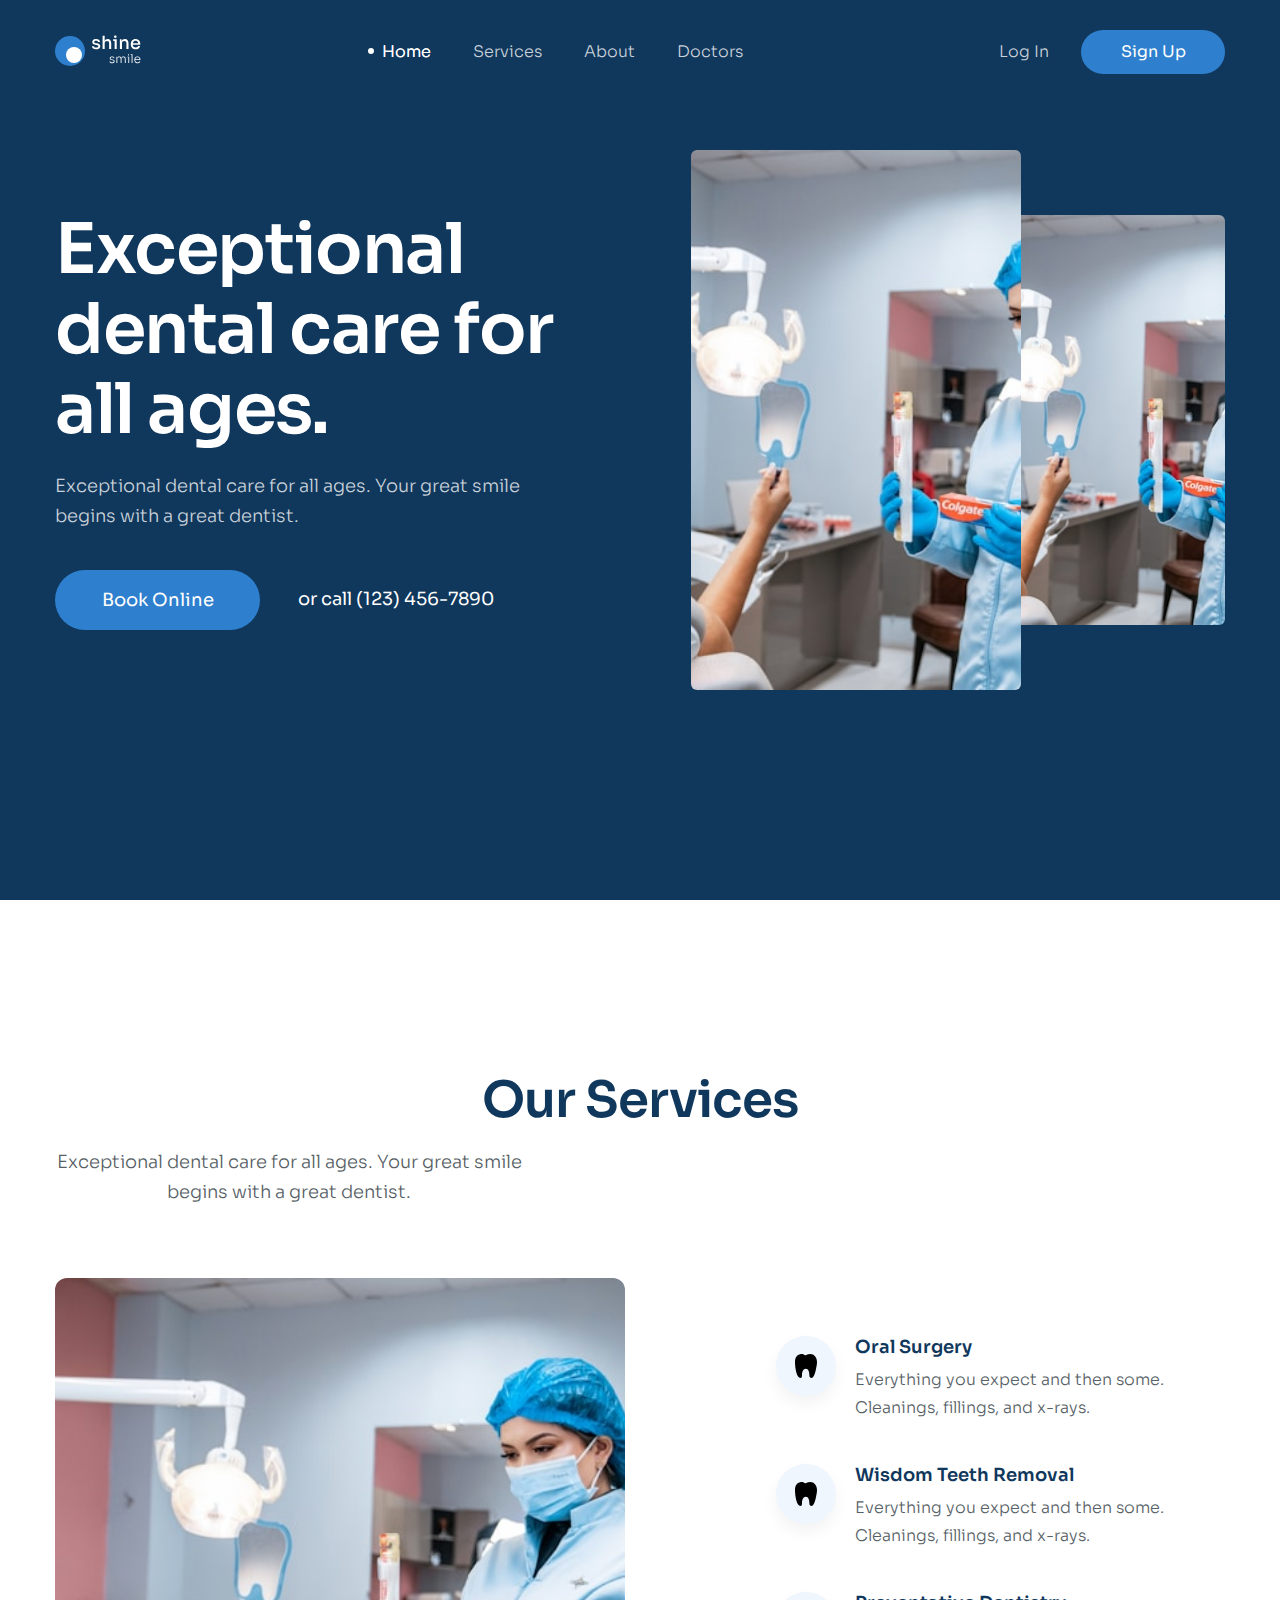
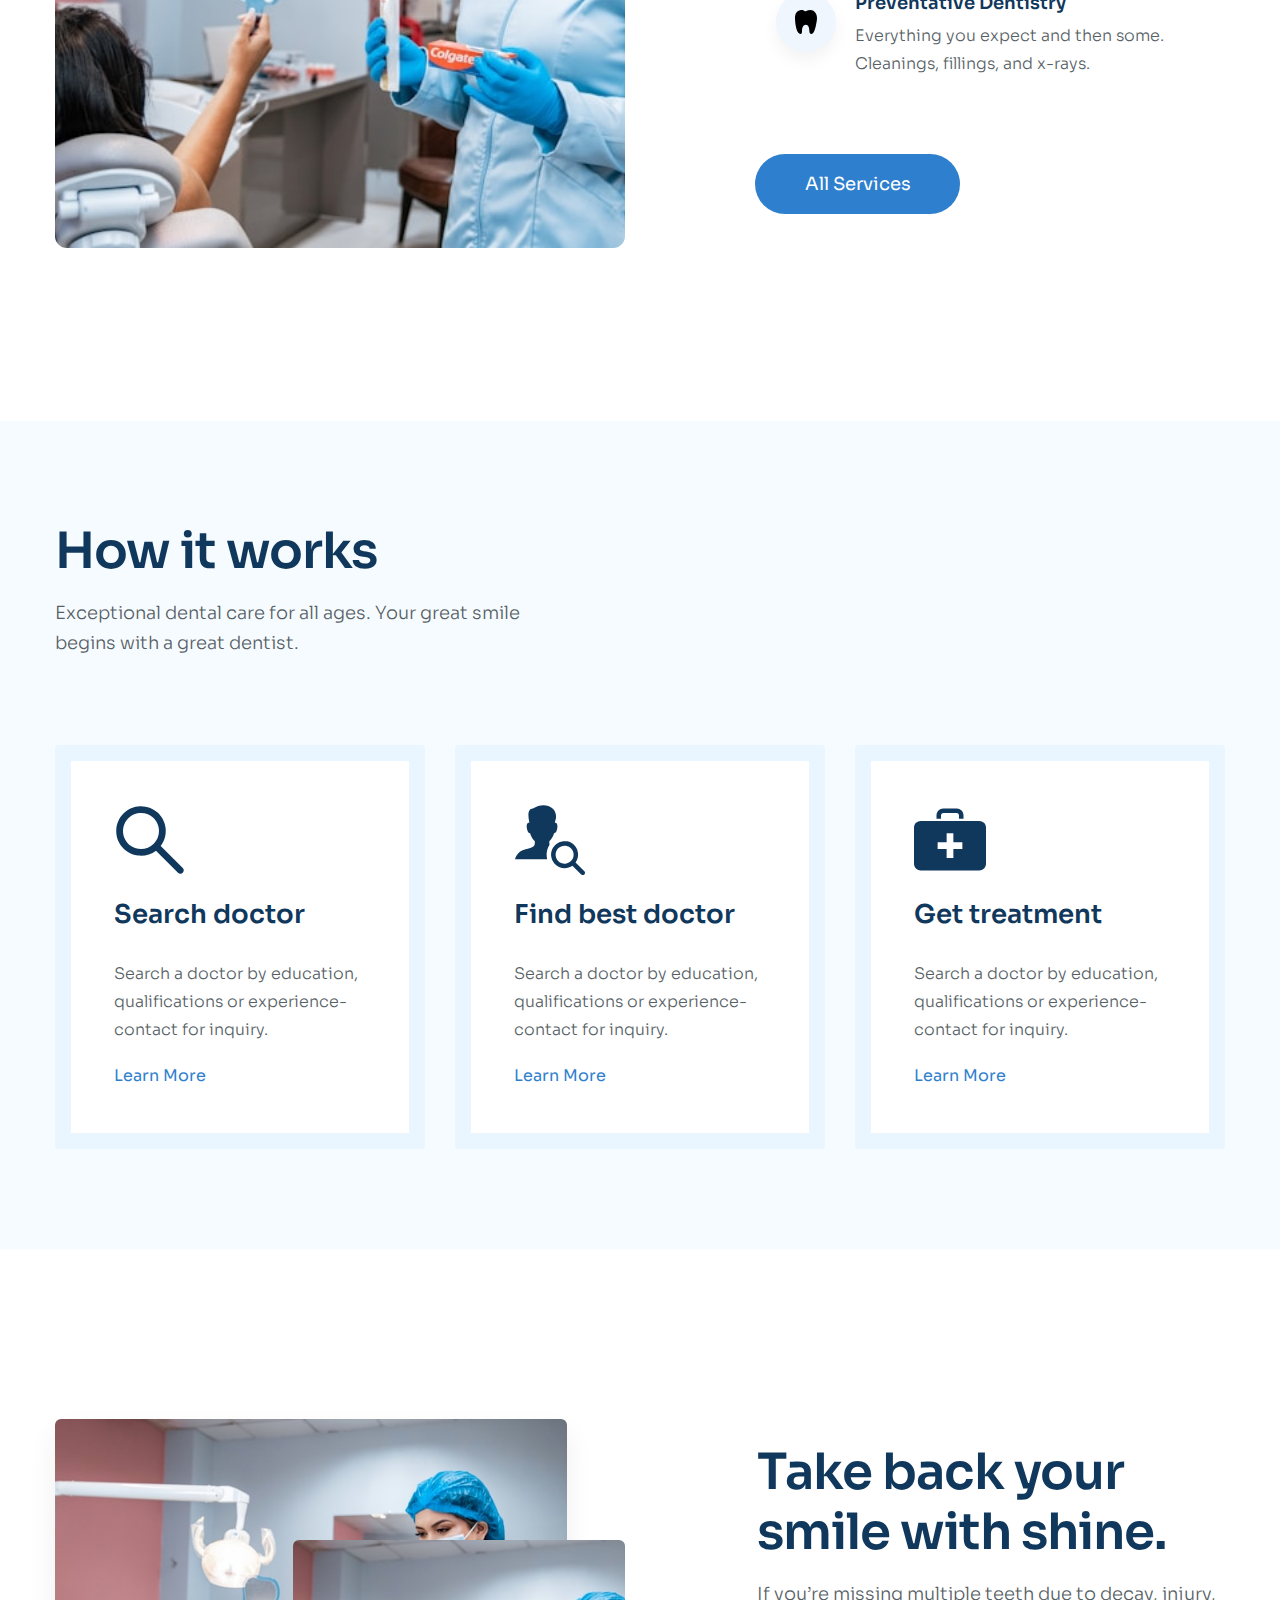
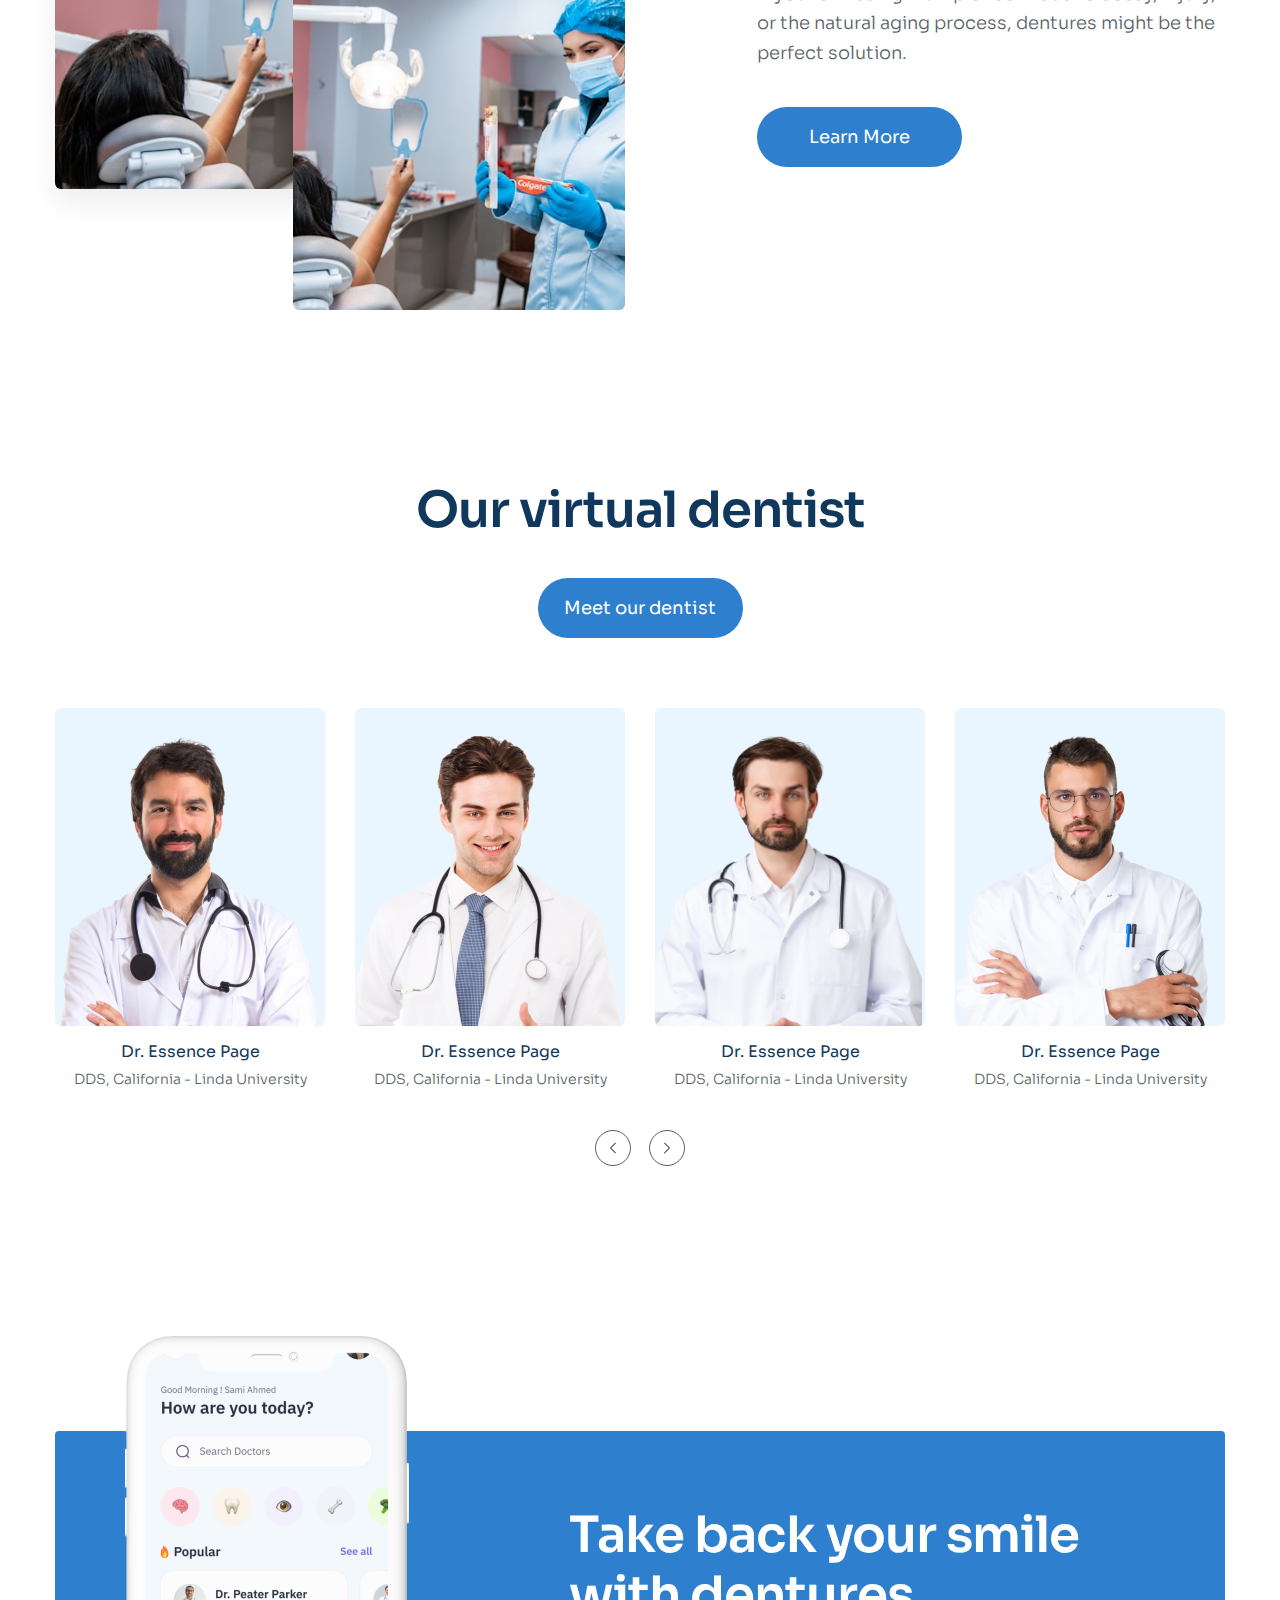
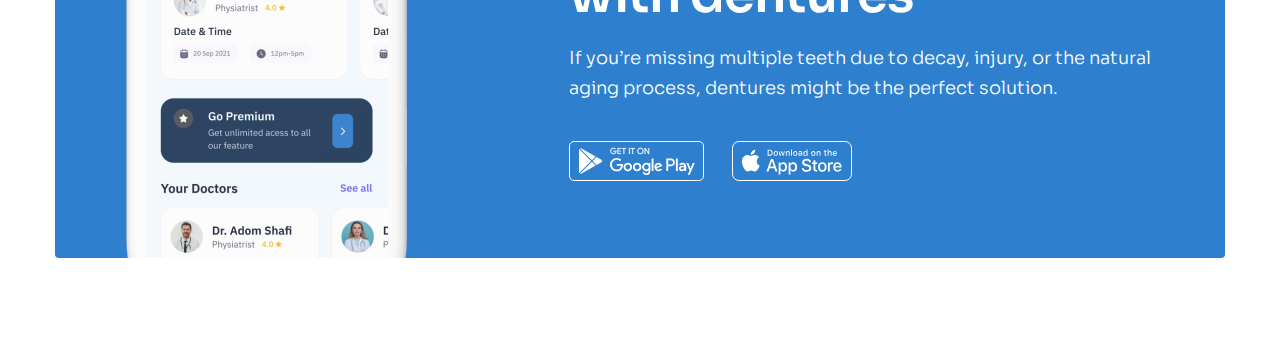
==== index.html @ de8bc0ba "9. cta mobile" ====
<!DOCTYPE html>
<html lang="en">

<head>
  <meta charset="UTF-8">
  <meta name="viewport" content="width=device-width, initial-scale=1.0">

  <!-- add favicon -->
  <link rel="apple-touch-icon" sizes="57x57" href="./assets/favicon/apple-icon-57x57.png">
  <link rel="apple-touch-icon" sizes="60x60" href="./assets/favicon/apple-icon-60x60.png">
  <link rel="apple-touch-icon" sizes="72x72" href="./assets/favicon/apple-icon-72x72.png">
  <link rel="apple-touch-icon" sizes="76x76" href="./assets/favicon/apple-icon-76x76.png">
  <link rel="apple-touch-icon" sizes="114x114" href="./assets/favicon/apple-icon-114x114.png">
  <link rel="apple-touch-icon" sizes="120x120" href="./assets/favicon/apple-icon-120x120.png">
  <link rel="apple-touch-icon" sizes="144x144" href="./assets/favicon/apple-icon-144x144.png">
  <link rel="apple-touch-icon" sizes="152x152" href="./assets/favicon/apple-icon-152x152.png">
  <link rel="apple-touch-icon" sizes="180x180" href="./assets/favicon/apple-icon-180x180.png">
  <link rel="icon" type="image/png" sizes="192x192" href="./assets/favicon/android-icon-192x192.png">
  <link rel="icon" type="image/png" sizes="32x32" href="./assets/favicon/favicon-32x32.png">
  <link rel="icon" type="image/png" sizes="96x96" href="./assets/favicon/favicon-96x96.png">
  <link rel="icon" type="image/png" sizes="16x16" href="./assets/favicon/favicon-16x16.png">
  <link rel="manifest" href="./assets/favicon/manifest.json">
  <meta name="msapplication-TileColor" content="#ffffff">
  <meta name="msapplication-TileImage" content="./assets/favicon/ms-icon-144x144.png">
  <meta name="theme-color" content="#ffffff">

  <!-- EMBED FONTS -->
  <link rel="preconnect" href="https://fonts.googleapis.com">
  <link rel="preconnect" href="https://fonts.gstatic.com" crossorigin>
  <link
    href="https://fonts.googleapis.com/css2?family=Open+Sans:ital,wdth,wght@0,75..100,300..800;1,75..100,300..800&family=Sora:wght@100..800&display=swap"
    rel="stylesheet">

  <!-- reset css -->
  <link rel="stylesheet" href="./assets/css/reset.css">

  <!-- style css -->
  <link rel="stylesheet" href="./assets/css/style.css">
  <title>Shine Smile</title>
</head>

<body>

  <!-- HEADER -->
  <header class="header">
    <div class="container">
      <div class="header-top">
        <!-- logo -->
        <a href="./"><img src="./assets/img/Logo.svg" alt="Shine Smile" class="logo"></a>
        <!-- nav -->
        <nav class="navbar">
          <ul class="navbar__list">
            <li class="navbar__item">
              <a href="#!" class="navbar__link navbar__link--active">Home</a>
            </li>
            <li class="navbar__item">
              <a href="#!" class="navbar__link">Services</a>
            </li>
            <li class="navbar__item">
              <a href="#!" class="navbar__link">About</a>
            </li>
            <li class="navbar__item">
              <a href="#!" class="navbar__link">Doctors</a>
            </li>
          </ul>
        </nav>
        <!-- cta action -->
        <div class="header__action">
          <a href="#!" class="header__action--login">Log In</a>
          <a href="#!" class="btn header__action--signup">Sign Up</a>
        </div>
      </div>

      <!-- hero -->
      <section class="hero">
        <!-- hero left -->
        <section class="hero__content">
          <h1 class="hero__heading">
            Exceptional dental care for all ages.</h1>
          <p class="hero__desc">Exceptional dental care for all ages. Your great smile begins with a great dentist.</p>
          <div class="hero__row">
            <a href="#!" class="btn">Book Online</a>
            <span class="hero__phone">or call (123) 456-7890</span>
          </div>
        </section>
        <!-- hero right -->
        <div class="hero__media">
          <figure class="hero__image">
            <img src="./assets/img/hero.jpg" alt="Exceptional dental care for all ages."
              class="hero__img hero__img-large">
            <img src="./assets/img/hero.jpg" alt="Exceptional dental care for all ages."
              class="hero__img hero__img-small">
          </figure>
        </div>
      </section>

    </div>
  </header>

  <!-- MAIN -->
  <main>

    <!-- SERVICE -->
    <section class="service">
      <div class="container">
        <h2 class="service__heading section-heading">Our Services</h2>
        <p class="service__desc section-desc">Exceptional dental care for all ages. Your great smile begins with a great
          dentist.</p>
        <div class="service__row">
          <!-- service left -->
          <figure>
            <img src="./assets/img/hero.jpg" alt="Our Services" class="service__img">
          </figure>
          <!-- service right -->
          <div class="service__list">
            <!-- item 1 -->
            <section class="service-item">
              <div class="service-item__icon">
                <svg xmlns="http://www.w3.org/2000/svg" width="22" height="24" viewBox="0 0 22 24" fill="none">
                  <path
                    d="M20.3598 2.63964C17.9506 -0.556131 14.2772 -0.568132 11.2481 1.10682C11.001 1.24657 10.7219 1.31411 10.4406 1.30222C10.1592 1.29033 9.88633 1.19945 9.65105 1.03931C8.49552 0.245717 7.29036 -0.316477 5.13904 0.207462C0.623408 1.3071 0 4.90379 0 8.99816C0.0797353 12.1602 0.500857 15.3032 1.25551 18.3683C2.11836 22.0168 3.90382 24 5.43354 24C6.96326 24 7.00963 22.2204 7.00963 20.8016C7.00963 19.2009 7.39505 14.8009 10.8642 14.8009C13.5317 14.8009 14.3333 18.4013 14.3333 20.8016C14.3329 23.095 15.1722 24 16.6628 24C19.5267 24 20.9796 15.3938 21.3719 13.1237C21.7642 10.8535 22.9882 6.12569 20.3598 2.63964Z"
                    fill="currentColor" />
                </svg>
              </div>
              <div class="service-item__body">
                <div class="service-item__heading">
                  Oral Surgery
                </div>
                <div class="service-item__desc">
                  Everything you expect and then some. Cleanings, fillings, and x-rays.
                </div>
              </div>
            </section>

            <!-- item 2 -->
            <section class="service-item">
              <div class="service-item__icon">
                <svg xmlns="http://www.w3.org/2000/svg" width="22" height="24" viewBox="0 0 22 24" fill="none">
                  <path
                    d="M20.3598 2.63964C17.9506 -0.556131 14.2772 -0.568132 11.2481 1.10682C11.001 1.24657 10.7219 1.31411 10.4406 1.30222C10.1592 1.29033 9.88633 1.19945 9.65105 1.03931C8.49552 0.245717 7.29036 -0.316477 5.13904 0.207462C0.623408 1.3071 0 4.90379 0 8.99816C0.0797353 12.1602 0.500857 15.3032 1.25551 18.3683C2.11836 22.0168 3.90382 24 5.43354 24C6.96326 24 7.00963 22.2204 7.00963 20.8016C7.00963 19.2009 7.39505 14.8009 10.8642 14.8009C13.5317 14.8009 14.3333 18.4013 14.3333 20.8016C14.3329 23.095 15.1722 24 16.6628 24C19.5267 24 20.9796 15.3938 21.3719 13.1237C21.7642 10.8535 22.9882 6.12569 20.3598 2.63964Z"
                    fill="currentColor" />
                </svg>
              </div>
              <div class="service-item__body">
                <div class="service-item__heading">
                  Wisdom Teeth Removal
                </div>
                <div class="service-item__desc">
                  Everything you expect and then some. Cleanings, fillings, and x-rays.
                </div>
              </div>
            </section>

            <!-- item 3 -->
            <section class="service-item">
              <div class="service-item__icon">
                <svg xmlns="http://www.w3.org/2000/svg" width="22" height="24" viewBox="0 0 22 24" fill="none">
                  <path
                    d="M20.3598 2.63964C17.9506 -0.556131 14.2772 -0.568132 11.2481 1.10682C11.001 1.24657 10.7219 1.31411 10.4406 1.30222C10.1592 1.29033 9.88633 1.19945 9.65105 1.03931C8.49552 0.245717 7.29036 -0.316477 5.13904 0.207462C0.623408 1.3071 0 4.90379 0 8.99816C0.0797353 12.1602 0.500857 15.3032 1.25551 18.3683C2.11836 22.0168 3.90382 24 5.43354 24C6.96326 24 7.00963 22.2204 7.00963 20.8016C7.00963 19.2009 7.39505 14.8009 10.8642 14.8009C13.5317 14.8009 14.3333 18.4013 14.3333 20.8016C14.3329 23.095 15.1722 24 16.6628 24C19.5267 24 20.9796 15.3938 21.3719 13.1237C21.7642 10.8535 22.9882 6.12569 20.3598 2.63964Z"
                    fill="currentColor" />
                </svg>
              </div>
              <div class="service-item__body">
                <div class="service-item__heading">
                  Preventative Dentistry
                </div>
                <div class="service-item__desc">
                  Everything you expect and then some. Cleanings, fillings, and x-rays.
                </div>
              </div>
            </section>

            <a href="#!" class="btn service__btn">All Services</a>

          </div>
        </div>

      </div>

    </section>

    <!-- WORK -->
    <section class="work">
      <div class="container">
        <h2 class="section-heading section-heading--2">How it works</h2>
        <p class="section-desc work__desc">Exceptional dental care for all ages. Your great smile begins with a great
          dentist.</p>

        <div class="work__list">

          <!-- work item 1 -->
          <section class="work-item">
            <img src="./assets/img/Search.svg" alt="" class="work-item__icon">
            <h3 class="work-item__heading">Search doctor</h3>
            <p class="work-item__desc">Search a doctor by education, qualifications or experience-contact for inquiry.
            </p>
            <a href="#!" class="work-item__more">Learn More</a>
          </section>

          <!-- work item 2 -->
          <section class="work-item">
            <img src="./assets/img/Find.svg" alt="" class="work-item__icon">
            <h3 class="work-item__heading">Find best doctor</h3>
            <p class="work-item__desc">Search a doctor by education, qualifications or experience-contact for inquiry.
            </p>
            <a href="#!" class="work-item__more">Learn More</a>
          </section>

          <!-- work item 3 -->
          <section class="work-item">
            <img src="./assets/img/Medkit.svg" alt="" class="work-item__icon">
            <h3 class="work-item__heading">Get treatment</h3>
            <p class="work-item__desc">Search a doctor by education, qualifications or experience-contact for inquiry.
            </p>
            <a href="#!" class="work-item__more">Learn More</a>
          </section>

        </div>
      </div>
    </section>

    <!-- ABOUT -->
    <section class="about">
      <div class="container">
        <div class="about-row">
          <!-- about left -->
          <div class="about__media">
            <figure class="about__img">
              <img src="./assets/img/hero.jpg" alt="" class="about__img--big">
              <img src="./assets/img/hero.jpg" alt="" class="about__img--small">
            </figure>
          </div>
          <!-- about right -->
          <section class="about-content">
            <h2 class="section-heading">Take back your smile with shine.</h2>
            <p class="section-desc">If you’re missing multiple teeth due to decay, injury, or the natural aging process,
              dentures might be the perfect solution.</p>
            <a href="" class="btn about-content__btn">Learn More</a>
          </section>
        </div>
      </div>
    </section>

    <!-- TEAM -->
    <section class="team">
      <div class="container">
        <div class="team-header">
          <h2 class="section-heading">Our virtual dentist</h2>
          <a href="#!" class="btn team__cta">Meet our dentist</a>
        </div>

        <div class="team__list">
          <!-- item 1 -->
          <article class="team-item">
            <div class="team-item__img-bg">
              <img src="./assets/img/IndiaDoc.png" alt="Dr. Essence Page" class="team-item__thumb">
            </div>

            <h3 class="team-item__name">Dr. Essence Page</h3>
            <p class="team-item__desc">DDS, California - Linda University</p>
          </article>

          <!-- item 2 -->
          <article class="team-item">
            <div class="team-item__img-bg">
              <img src="./assets/img/AmericaDoc1.png" alt="Dr. Essence Page" class="team-item__thumb">
            </div>

            <h3 class="team-item__name">Dr. Essence Page</h3>
            <p class="team-item__desc">DDS, California - Linda University</p>
          </article>

          <!-- item 3 -->
          <article class="team-item">
            <div class="team-item__img-bg">
              <img src="./assets/img/AmericaDoc2.png" alt="Dr. Essence Page" class="team-item__thumb">
            </div>

            <h3 class="team-item__name">Dr. Essence Page</h3>
            <p class="team-item__desc">DDS, California - Linda University</p>
          </article>

          <!-- item 4 -->
          <article class="team-item">
            <div class="team-item__img-bg">
              <img src="./assets/img/AmericaDoc3.png" alt="Dr. Essence Page" class="team-item__thumb">
            </div>

            <h3 class="team-item__name">Dr. Essence Page</h3>
            <p class="team-item__desc">DDS, California - Linda University</p>
          </article>
        </div>

        <div class="control team__control">
          <!-- previous btn -->
          <button class="control__btn">
            <svg class="control-icon" xmlns="http://www.w3.org/2000/svg" width="6" height="12" viewBox="0 0 6 12"
              fill="none">
              <path d="M5.5 1L0.5 6L5.5 11" stroke="currentColor" stroke-linecap="round" stroke-linejoin="round" />
            </svg>
          </button>
          <!-- next btn -->
          <button class="control__btn">
            <svg class="control-icon control-icon--next" xmlns="http://www.w3.org/2000/svg" width="6" height="12"
              viewBox="0 0 6 12" fill="none">
              <path d="M5.5 1L0.5 6L5.5 11" stroke="currentColor" stroke-linecap="round" stroke-linejoin="round" />
            </svg>
          </button>
        </div>

      </div>
    </section>

    <!-- INSTALL MOBILE -->
    <section class="install">
      <div class="container">
        <div class="install__inner">
          <!-- install left -->
          <figure>
            <img src="./assets/img/Phone.png" alt="" class="install__img">
          </figure>
          <!-- install right -->
          <section class="install__content">
            <h2 class="section-heading install__heading">Take back your smile with dentures</h2>
            <p class="install__desc">If you’re missing multiple teeth due to decay, injury, or the natural aging
              process, dentures might be the perfect solution.</p>
            <div class="install__row">
              <a href="#!">
                <img src="./assets/img/GooglePlay.svg" alt="" class="install__btn-img">
              </a>
              <a href="#!">
                <img src="./assets/img/AppStore.svg" alt="" class="install__btn-img">
              </a>
            </div>
          </section>
        </div>

      </div>
    </section>

  </main>

</body>

</html>
---- assets/css/style.css ----
* {
  box-sizing: border-box;
}

:root {
  --header-bg: #10375c;
}

html {
  font-size: 62.5%;
}

body {
  font-size: 1.6rem;
  font-family: "Sora", sans-serif;
}

/* =============== COMMON =============== */

.container {
  width: 1170px;
  max-width: calc(100% - 48px);
  margin: 0 auto;
}

a {
  text-decoration: none;
}

.btn {
  display: inline-block;
  min-width: 205px;
  line-height: 60px;
  background: #2e80ce;
  color: #fff;
  text-align: center;
  font-size: 1.8rem;
  font-style: normal;
  font-weight: 400;
  border-radius: 999px;
}

.btn:hover {
  opacity: 0.9;
}

.section-heading {
  color: #10375c;
  font-size: 5rem;
  font-weight: 600;
  line-height: 1.2;
  letter-spacing: -1px;
}

.section-desc {
  margin-top: 18px;
  color: #575f66;
  font-size: 1.8rem;
  font-weight: 300;
  line-height: 1.66;
}

/* Khối control btn */
.control {
  display: flex;
  column-gap: 18px;
  align-items: center;
}

.control__btn {
  width: 36px;
  height: 36px;
  border-radius: 50%;
  display: flex;
  justify-content: center;
  align-items: center;
  border: 1px solid #575f66;
  background: #fff;
  cursor: pointer;
  transition: 0.25s;
}

.control__btn:hover {
  background: #2e80ce;
  border-color: #2e80ce;
  color: #fff;
}

.control-icon--next {
  rotate: 180deg;
}

/* =============== HEADER =============== */

.header {
  padding-top: 30px;
  background: var(--header-bg);
  min-height: 100vh;
}

.header-top {
  display: flex;
  justify-content: space-between;
  align-items: center;
}

.navbar__list {
  display: flex;
}

.header__action--login,
.navbar__link {
  padding: 8px 21px;
  color: #c9d2da;
  font-size: 1.6rem;
  font-style: normal;
  font-weight: 300;
  line-height: 1.75;
}

.navbar__link:hover,
.navbar__link--active {
  color: #fff;
  text-shadow: 0px 0 0 currentColor;
}

.navbar__link--active::before {
  content: "";
  display: inline-block;
  width: 6px;
  height: 6px;
  border-radius: 50%;
  background: #fff;
  top: -3px;
  position: relative;
  right: 8px;
}

.header__action--signup {
  min-width: 144px;
  line-height: 44px;
  font-size: 1.6rem;
}

.header__action--login {
  margin-right: 7px;
}

/* =============== HERO =============== */

.hero {
  display: flex;
  padding-top: 76px;
  align-items: center;
}

.hero__content {
  width: 44%;
}

.hero__media {
  flex: 1;
}

.hero__heading {
  color: #fff;
  font-size: 7rem;
  font-style: normal;
  font-weight: 600;
  line-height: 1.14;
  letter-spacing: -1.4px;
}

.hero__desc {
  margin-top: 22px;
  color: #c9d2da;
  font-size: 1.8rem;
  font-style: normal;
  font-weight: 300;
  line-height: 1.66;
}

.hero__row {
  margin-top: 38px;
  display: flex;
  align-items: center;
  column-gap: 38px;
}

.hero__phone {
  color: #fff;
  text-align: center;
  font-size: 1.8rem;
  line-height: 1.66;
}

.hero__image {
  display: flex;
  align-items: center;
  justify-content: flex-end;
}

.hero__img {
  border-radius: 6px;
  object-fit: cover;
}

.hero__img-large {
  width: 330px;
  height: 540px;
  margin-right: -6px;
  z-index: 1;
}

.hero__img-small {
  width: 210px;
  height: 410px;
}

/* =============== SERVICE =============== */

.service {
  padding: 170px 0;
  background: #fff;
}

.service__heading,
.service__desc {
  text-align: center;
}

.service__desc {
  width: 468px;
  margin: 18 auto;
}

.service__row {
  margin-top: 70px;
  display: flex;
  justify-content: space-between;
  align-items: center;
}

.service__img {
  width: 570px;
  height: 570px;
  border-radius: 12px;
  object-fit: cover;
}

.service-item {
  padding: 21px;
  display: flex;
  width: 470px;
  border-radius: 10px;
  background: #fff;
  transition: 0.25s;
}

.service-item:hover {
  position: relative;
  box-shadow: 0px 14px 28px 0px rgba(0, 0, 0, 0.05);
}

.service-item:hover .service-item__icon {
  color: #fff;
  background: #2e80ce;
}

.service-item__icon {
  width: 60px;
  height: 60px;
  border-radius: 30px;
  background: #eff6fd;
  box-shadow: 0px 8px 16px 0px rgba(0, 0, 0, 0.05);
  display: flex;
  justify-content: center;
  align-items: center;
  flex-shrink: 0;
  margin-right: 19px;
  transition: 0.25s;
}

.service-item__heading {
  color: #10375c;
  font-size: 1.8rem;
  font-weight: 600;
  line-height: normal;
}

.service-item__desc {
  margin-top: 8px;
  color: #575f66;
  font-size: 1.6rem;
  font-weight: 300;
  line-height: 1.75;
}

.service__btn {
  margin-top: 55px;
}

/* =============== WORK =============== */

.work {
  background: #f6fbff;
  padding: 100px 0;
}

.work__desc {
  width: 468px;
}

.work__list {
  margin-top: 86px;
  display: grid;
  grid-template-columns: repeat(3, 1fr);
  column-gap: 30px;
}

.work-item {
  padding: 43px;
  border-radius: 4px;
  background: #fff;
  border: 16px solid #eaf6ff;
  transition: 0.25s;
}

.work-item:hover {
  border-color: #2e80ce;
  transform: translateY(-16px);
}

.work-item__heading {
  margin-top: 18px;
  color: #10375c;
  font-size: 2.6rem;
  font-weight: 600;
  line-height: 1.38;
}

.work-item__desc {
  margin-top: 28px;
  color: #575f66;
  font-size: 1.6rem;
  font-weight: 300;
  line-height: 1.75;
}

.work-item__more {
  margin-top: 18px;
  display: inline-block;
  color: #2e80ce;
  font-size: 1.6rem;
  font-weight: 400;
  line-height: 1.75;
}

/* =============== ABOUT =============== */

.about {
  margin-top: 85px;
  padding: 85px 0 206px;
}

.about-row {
  display: flex;
  justify-content: space-between;
  align-items: center;
}

.about__media {
  width: 49%;
}

.about-content {
  width: 40%;
}

.about__img {
  position: relative;
}

.about__img--big {
  display: flex;
  object-fit: cover;
  width: 512px;
  height: 370px;
  border-radius: 6px;
  box-shadow: 0px 14px 28px 0px rgba(0, 0, 0, 0.07);
}

.about__img--small {
  position: absolute;
  top: 121px;
  left: 238px;
  object-fit: cover;
  width: 332px;
  height: 370px;
  border-radius: 6px;
}

.about-content__btn {
  margin-top: 38px;
}

/* =============== TEAM =============== */

.team {
  padding: 85px 0;
}

.team-header {
  text-align: center;
  margin: 0 auto;
}

.team__cta {
  margin-top: 38px;
}

.team__list {
  margin-top: 70px;
  column-gap: 30px;
  display: grid;
  grid-template-columns: repeat(4, 1fr);
}

.team-item__thumb {
  display: block;
  height: 290px;
  max-width: 100%;
  object-fit: cover;
  transition: 0.5s;
}

.team-item__img-bg {
  border-radius: 6px;
  background: #eaf6ff;
  padding-top: 28px;
  overflow: hidden;
}

.team-item:hover .team-item__thumb {
  transform: scale(1.1);
}

.team-item__name {
  margin-top: 12px;
  color: #10375c;
  text-align: center;
  font-size: 1.6rem;
  line-height: 1.75;
}

.team-item__desc {
  color: #575f66;
  text-align: center;
  font-size: 1.4rem;
  font-weight: 300;
  line-height: 1.86;
}

.team__control {
  margin-top: 38px;
  justify-content: center;
}

/* =============== INSTALL =============== */

.install__inner {
  margin: 180px 0 85px;
  position: relative;
  display: flex;
  align-items: center;
  justify-content: space-between;
  padding: 0 70px;
  height: 427px;
  border-radius: 4px;
  background: #2e80ce;
}

.install__img {
  position: absolute;
  bottom: 0;
  width: 284px;
  height: 522px;
  object-fit: cover;
}

.install__content {
  max-width: 586px;
}

.install__heading {
  color: #fff;
  min-width: 489px;
}

.install__desc {
  margin-top: 18px;
  max-width: 586px;
  color: #fff;
  font-size: 1.8rem;
  font-weight: 300;
  line-height: 1.67;
}

.install__row {
  margin-top: 38px;
  display: flex;
  column-gap: 28px;
  align-items: center;
}
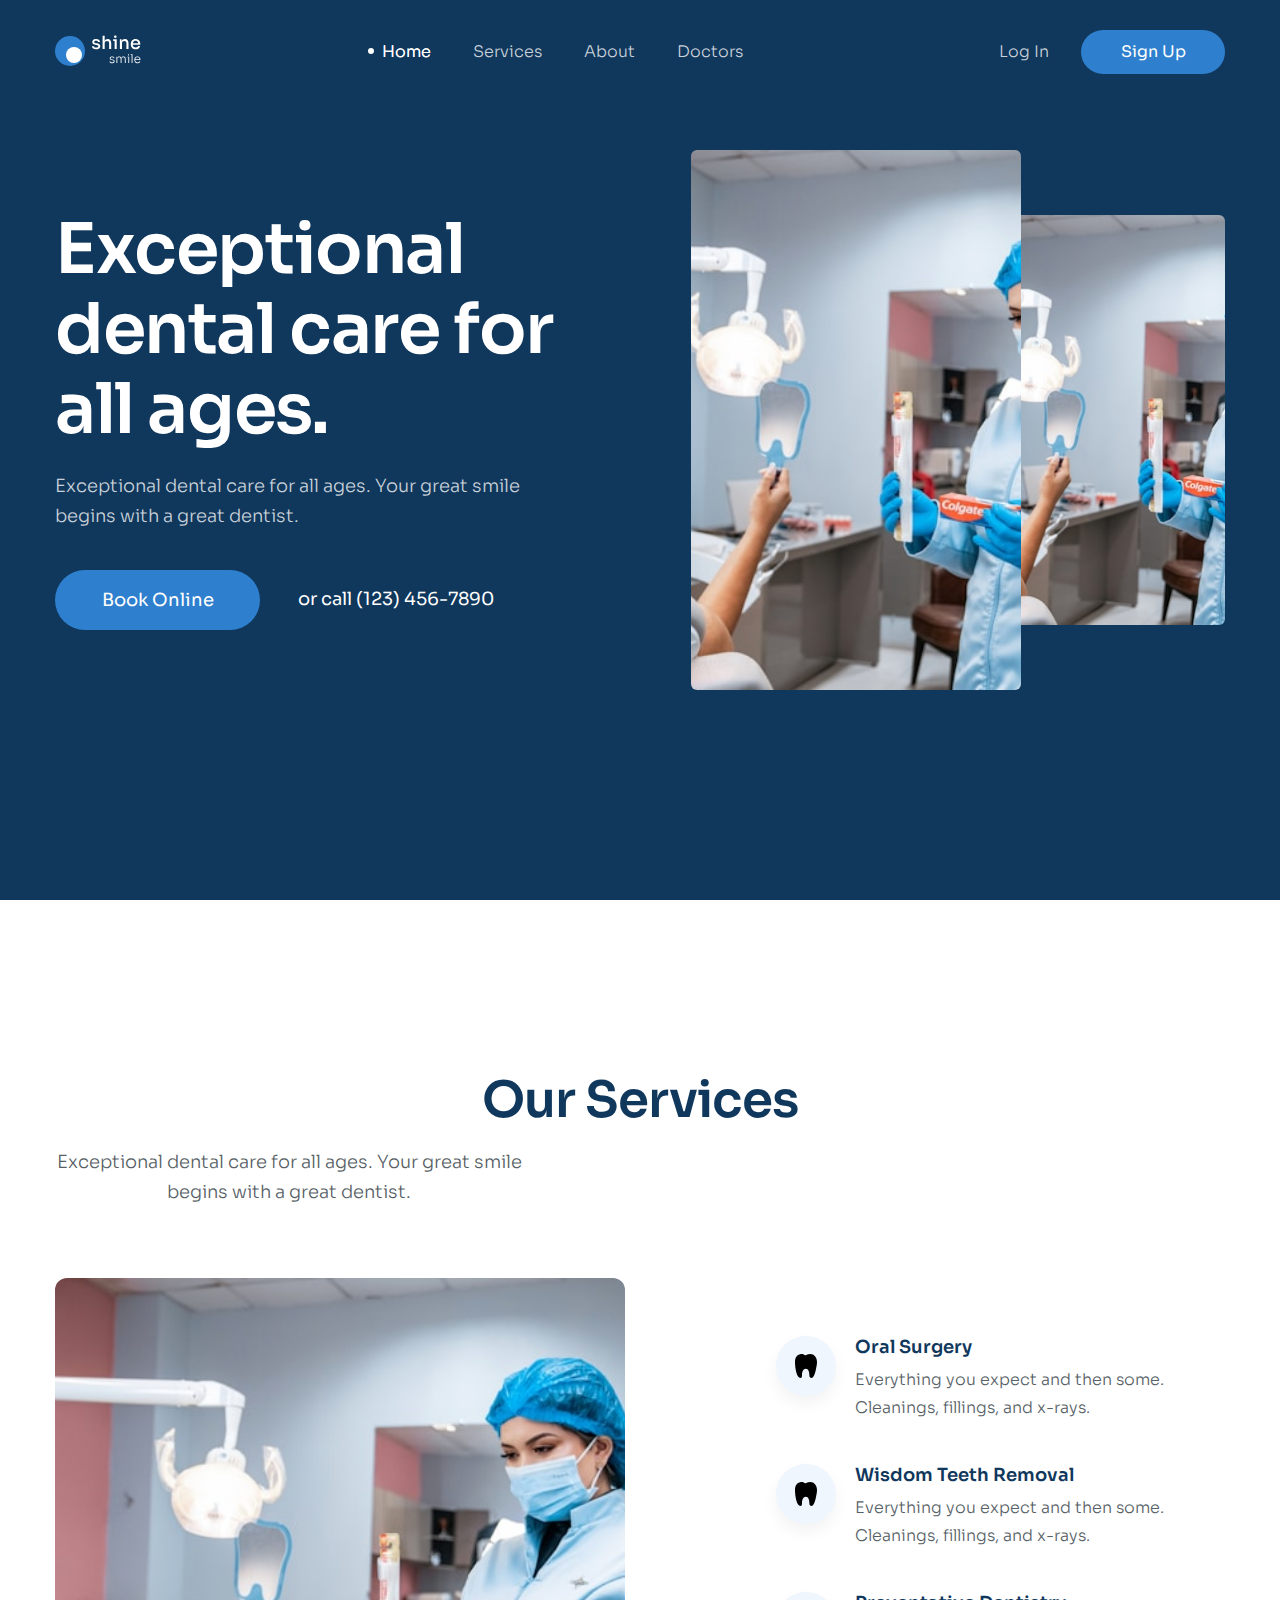
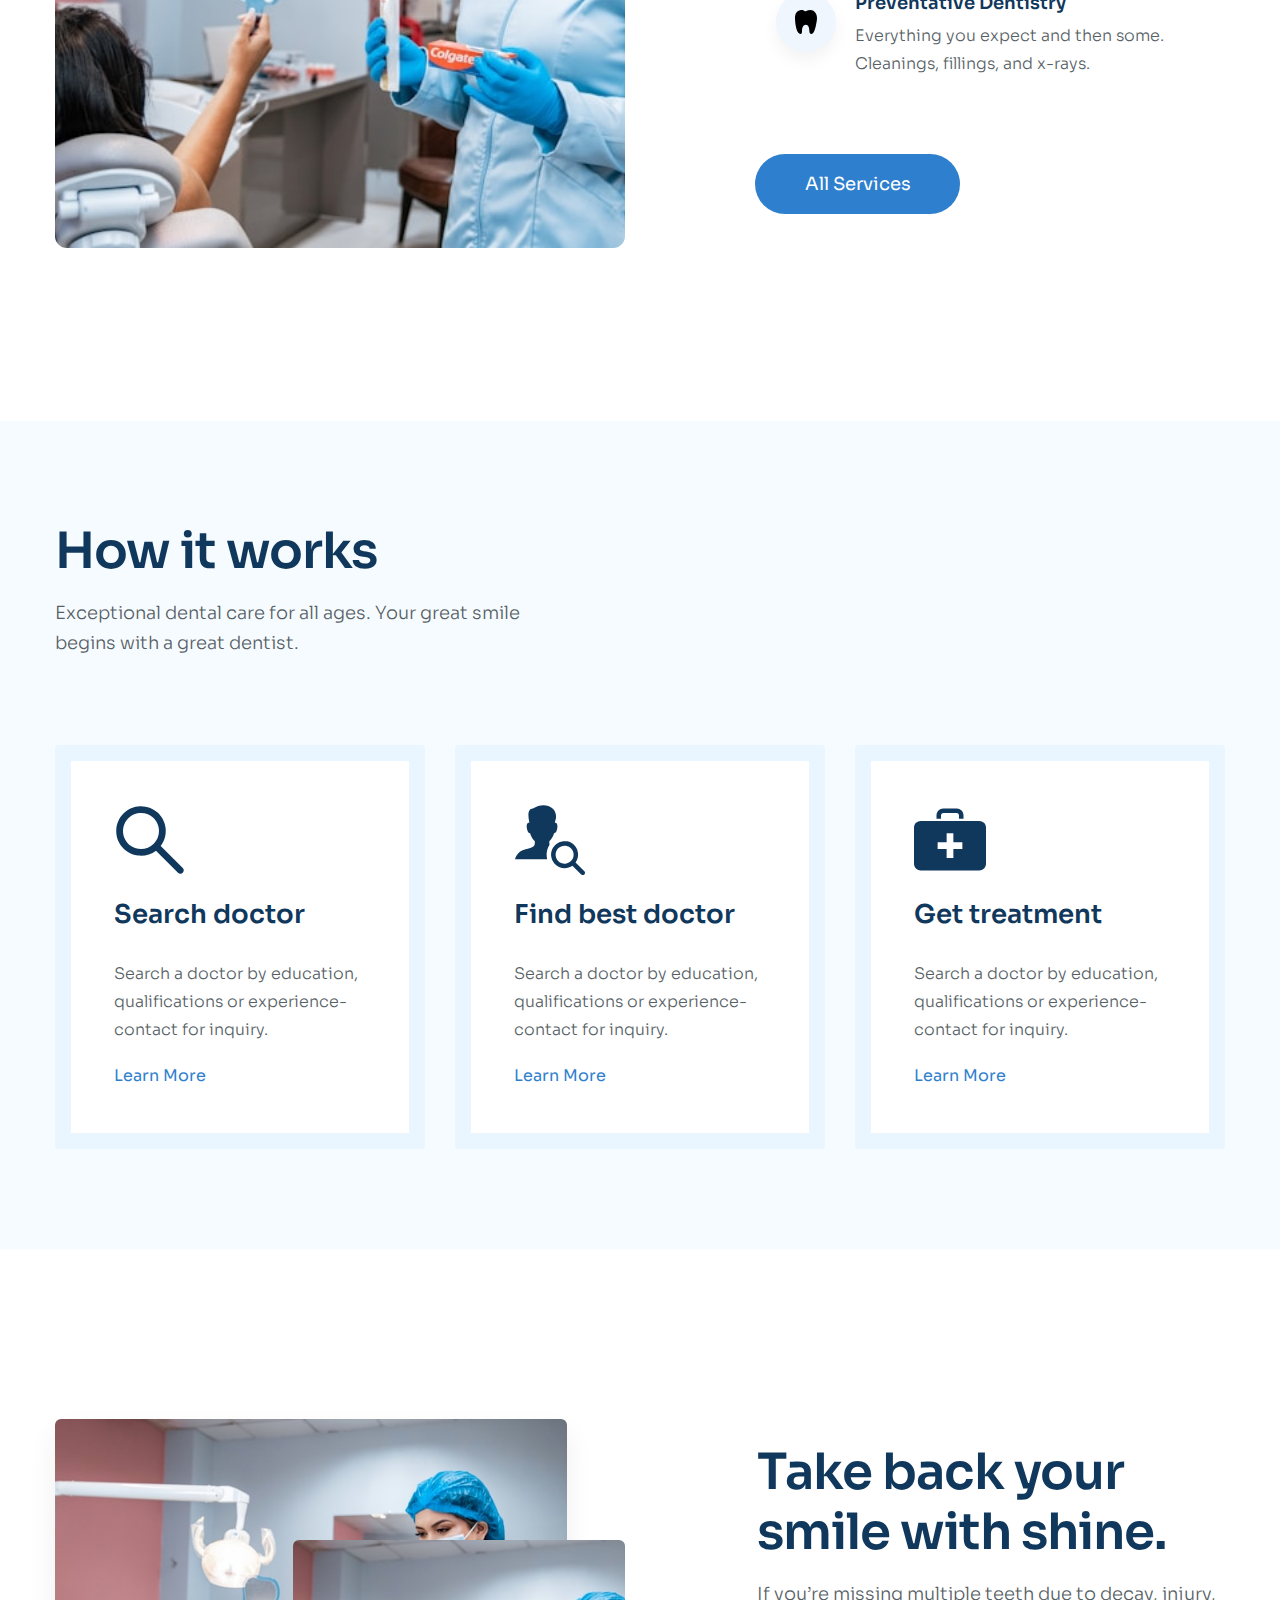
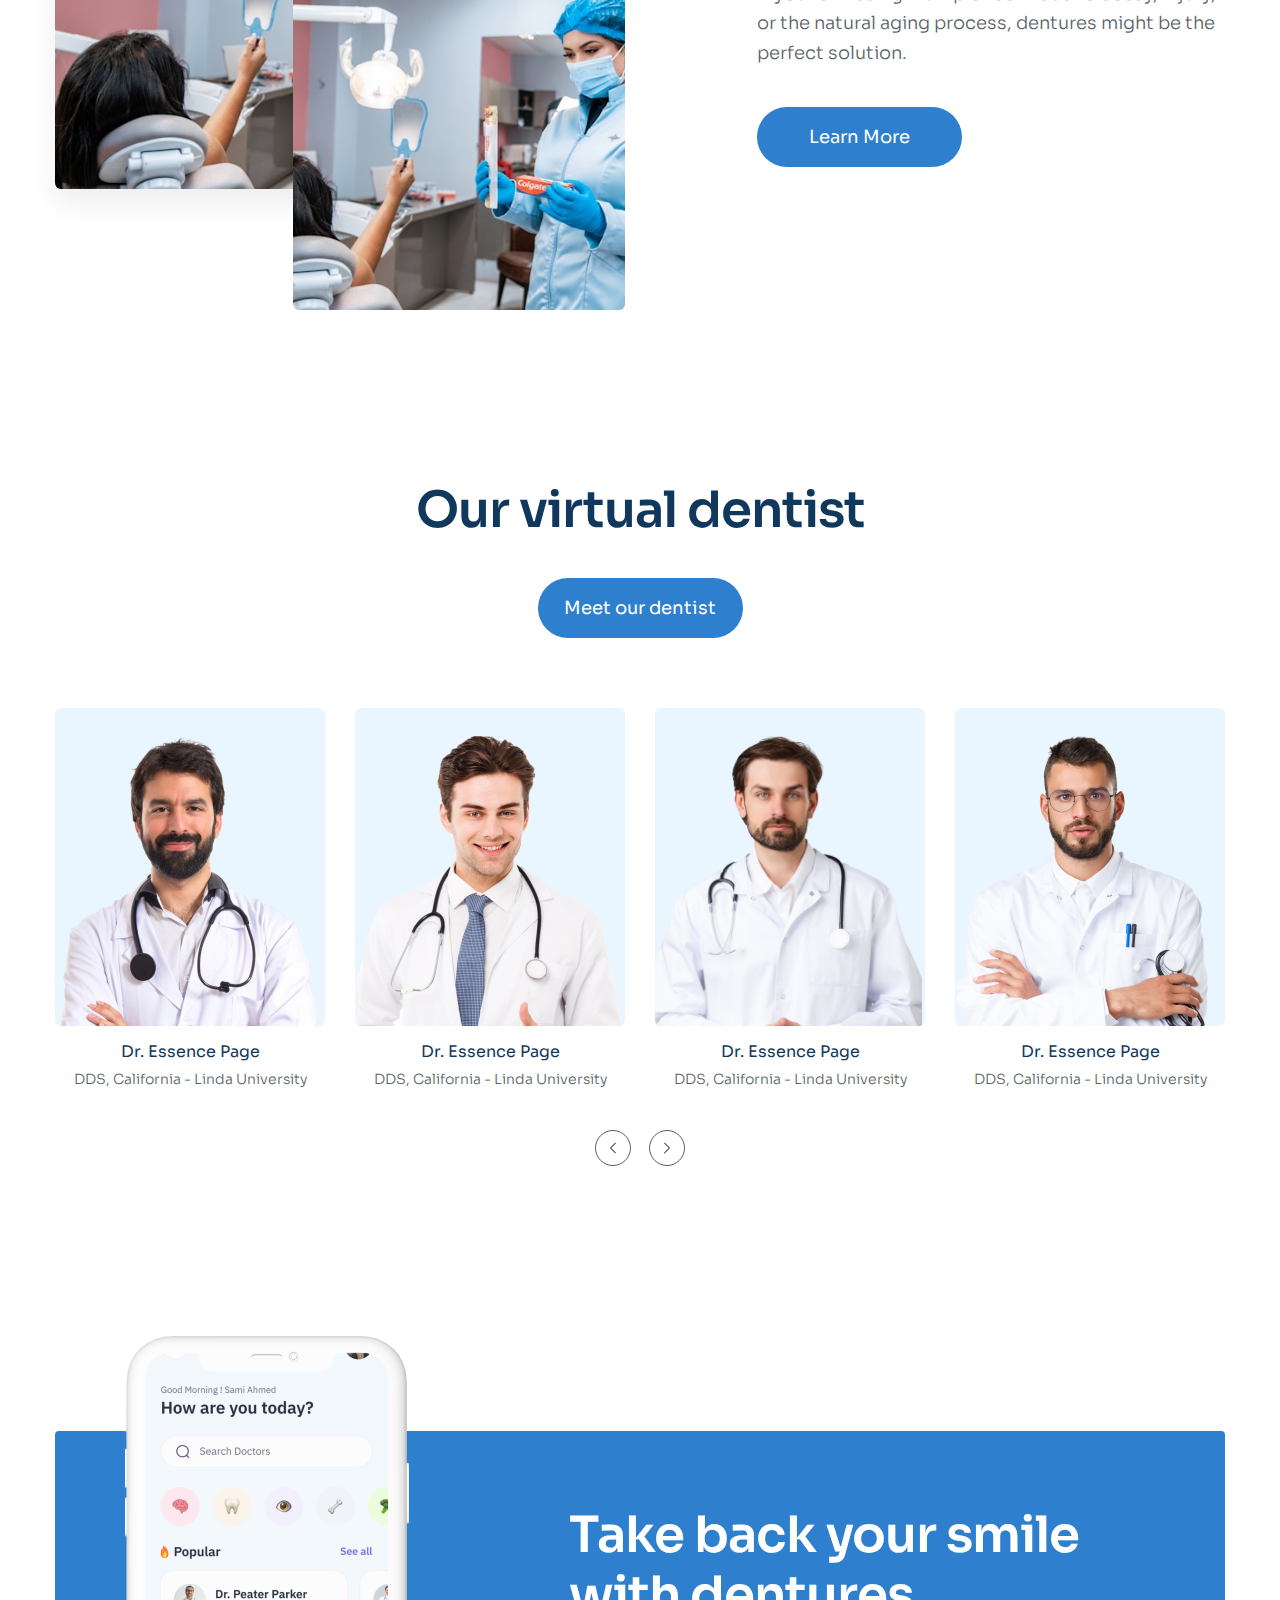
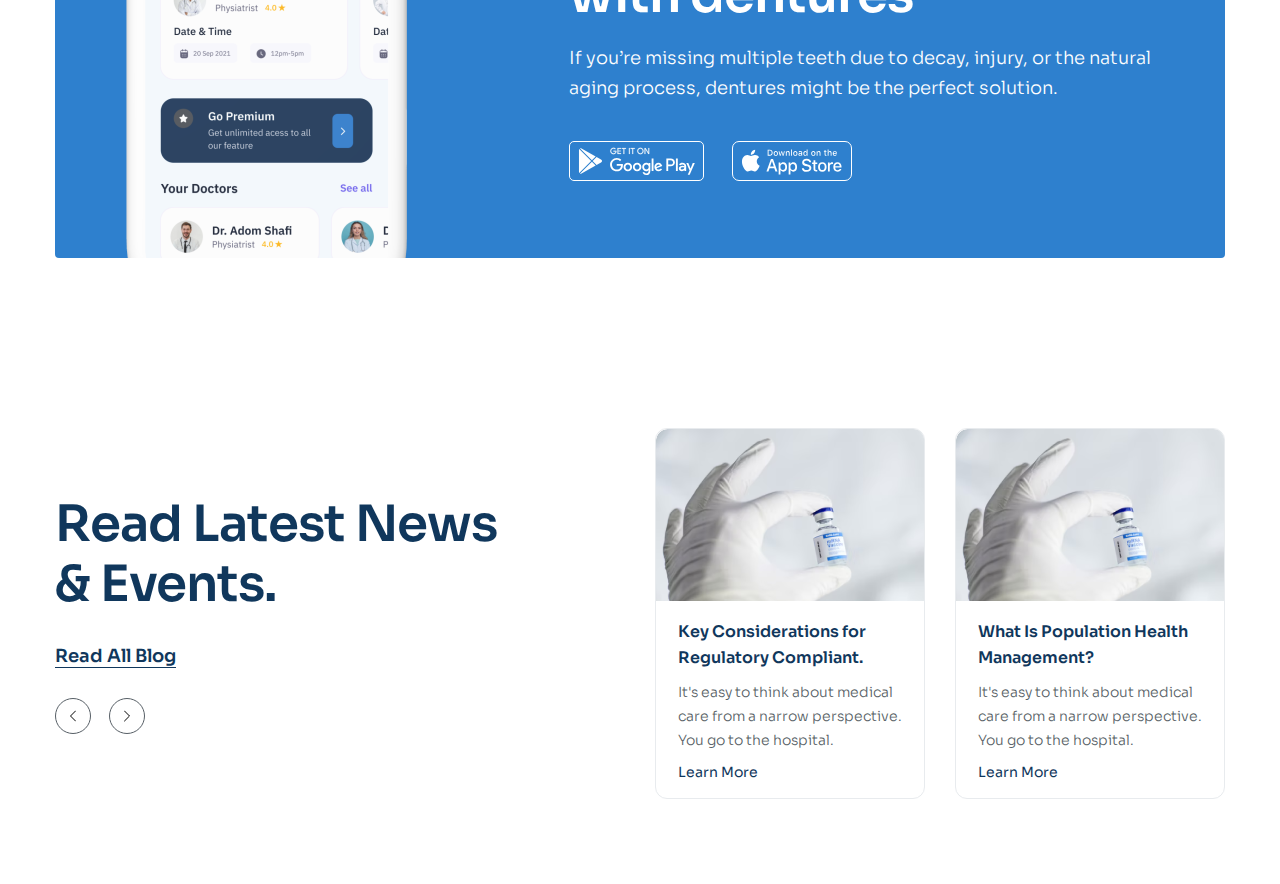
==== commit dacfd567: "10. blog" ====
--- a/index.html
+++ b/index.html
@@ -338,6 +338,75 @@
       </div>
     </section>
 
+    <!-- BLOG -->
+    <section class="blog">
+      <div class="container">
+        <div class="blog__inner">
+
+          <!-- left blog -->
+          <section class="blog__content">
+            <h2 class="section-heading blog__heading">Read Latest News & Events.</h2>
+            <a href="#!" class="blog__more">Read All Blog</a>
+
+            <div class="control blog__control">
+              <!-- previous btn -->
+              <button class="control__btn">
+                <svg class="control-icon" xmlns="http://www.w3.org/2000/svg" width="6" height="12" viewBox="0 0 6 12"
+                  fill="none">
+                  <path d="M5.5 1L0.5 6L5.5 11" stroke="currentColor" stroke-linecap="round" stroke-linejoin="round" />
+                </svg>
+              </button>
+              <!-- next btn -->
+              <button class="control__btn">
+                <svg class="control-icon control-icon--next" xmlns="http://www.w3.org/2000/svg" width="6" height="12"
+                  viewBox="0 0 6 12" fill="none">
+                  <path d="M5.5 1L0.5 6L5.5 11" stroke="currentColor" stroke-linecap="round" stroke-linejoin="round" />
+                </svg>
+              </button>
+            </div>
+          </section>
+
+          <!-- right blog -->
+          <div class="blog__list">
+
+            <!-- item 1 -->
+            <article class="blog-item">
+              <figure class="blog-item__wrap">
+                <img src="./assets/img/Vaccine.png" alt="Key Considerations for Regulatory Compliant."
+                  class="blog-item__thumb">
+              </figure>
+              <section class="blog-item__body">
+                <h3>
+                  <a href="#!" class="blog-item__heading">Key Considerations for Regulatory Compliant.</a>
+                </h3>
+                <p class="blog-item__desc">It's easy to think about medical care from a narrow perspective. You go to
+                  the hospital.</p>
+                <a href="" class="blog-item__more">Learn More</a>
+              </section>
+            </article>
+
+            <!-- item 2 -->
+            <article class="blog-item">
+              <figure class="blog-item__wrap">
+                <img src="./assets/img/Vaccine.png" alt="Key Considerations for Regulatory Compliant."
+                  class="blog-item__thumb">
+              </figure>
+              <section class="blog-item__body">
+                <h3>
+                  <a href="#!" class="blog-item__heading">What Is Population Health Management?</a>
+                </h3>
+                <p class="blog-item__desc">It's easy to think about medical care from a narrow perspective. You go to
+                  the hospital.</p>
+                <a href="" class="blog-item__more">Learn More</a>
+              </section>
+            </article>
+
+          </div>
+
+        </div>
+      </div>
+    </section>
+
   </main>
 
 </body>
--- a/assets/css/style.css
+++ b/assets/css/style.css
@@ -512,3 +512,108 @@
   column-gap: 28px;
   align-items: center;
 }
+
+/* =============== BLOG =============== */
+
+.blog {
+  padding: 85px 0;
+  background: #fff;
+}
+
+.blog__inner {
+  display: flex;
+  justify-content: space-between;
+  align-items: center;
+}
+
+.blog__content {
+  width: 40%;
+}
+
+.blog__heading {
+  max-width: 470px;
+}
+
+.blog__more {
+  margin-top: 28px;
+  display: inline-block;
+  color: #10375c;
+  font-size: 1.8rem;
+  font-weight: 600;
+  line-height: 1.56;
+  text-decoration-line: underline;
+  text-underline-offset: 5px;
+}
+
+.blog__control {
+  margin-top: 28px;
+  justify-content: flex-start;
+}
+
+.blog__list {
+  display: grid;
+  grid-template-columns: repeat(2, 1fr);
+  column-gap: 30px;
+}
+
+.blog-item {
+  max-width: 270px;
+  border-radius: 12px;
+  border: 1px solid #e8ebee;
+  background: #fff;
+  overflow: hidden;
+  transition: 0.25s;
+}
+
+.blog-item:hover {
+  box-shadow: 0 18px 50px 0 rgba(0, 0, 0, 0.05);
+  border-color: transparent;
+}
+
+.blog-item:hover .blog-item__thumb {
+  transform: scale(1.1);
+}
+
+.blog-item__thumb {
+  width: 270px;
+  height: 172px;
+  border-radius: 12px 12px 0px 0px;
+  object-fit: cover;
+  transition: 0.25s;
+}
+
+.blog-item__wrap {
+  height: 172px;
+  overflow: hidden;
+}
+
+.blog-item__body {
+  padding: 18px 22px;
+}
+
+.blog-item__heading {
+  color: #10375c;
+  font-size: 1.6rem;
+  font-weight: 600;
+  line-height: 1.62;
+}
+
+.blog-item__desc {
+  margin-top: 10px;
+  color: #575f66;
+  font-size: 1.4rem;
+  font-weight: 300;
+  line-height: 1.71;
+}
+
+.blog-item__more {
+  margin-top: 12px;
+  display: inline-block;
+  color: #10375c;
+  font-size: 1.4rem;
+  font-weight: 400;
+}
+
+.blog-item__more:hover {
+  color: #2e80ce;
+}
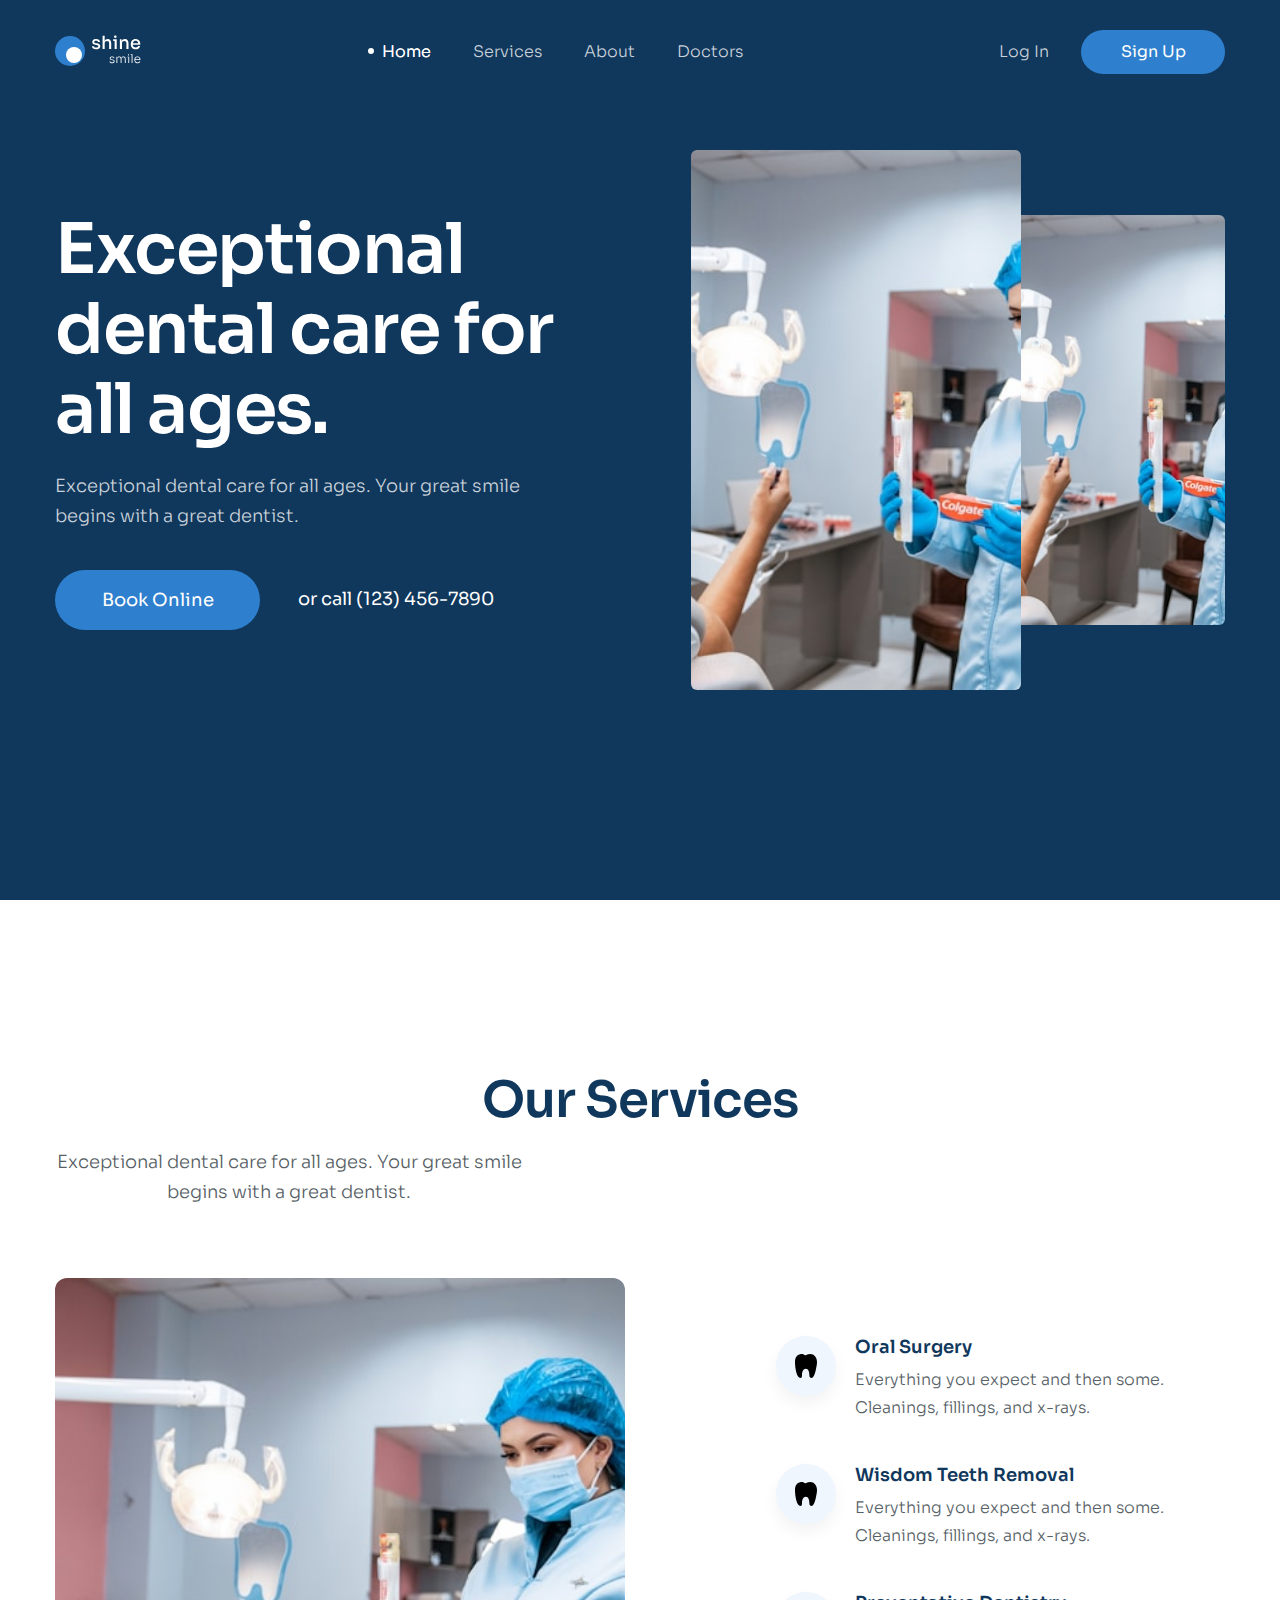
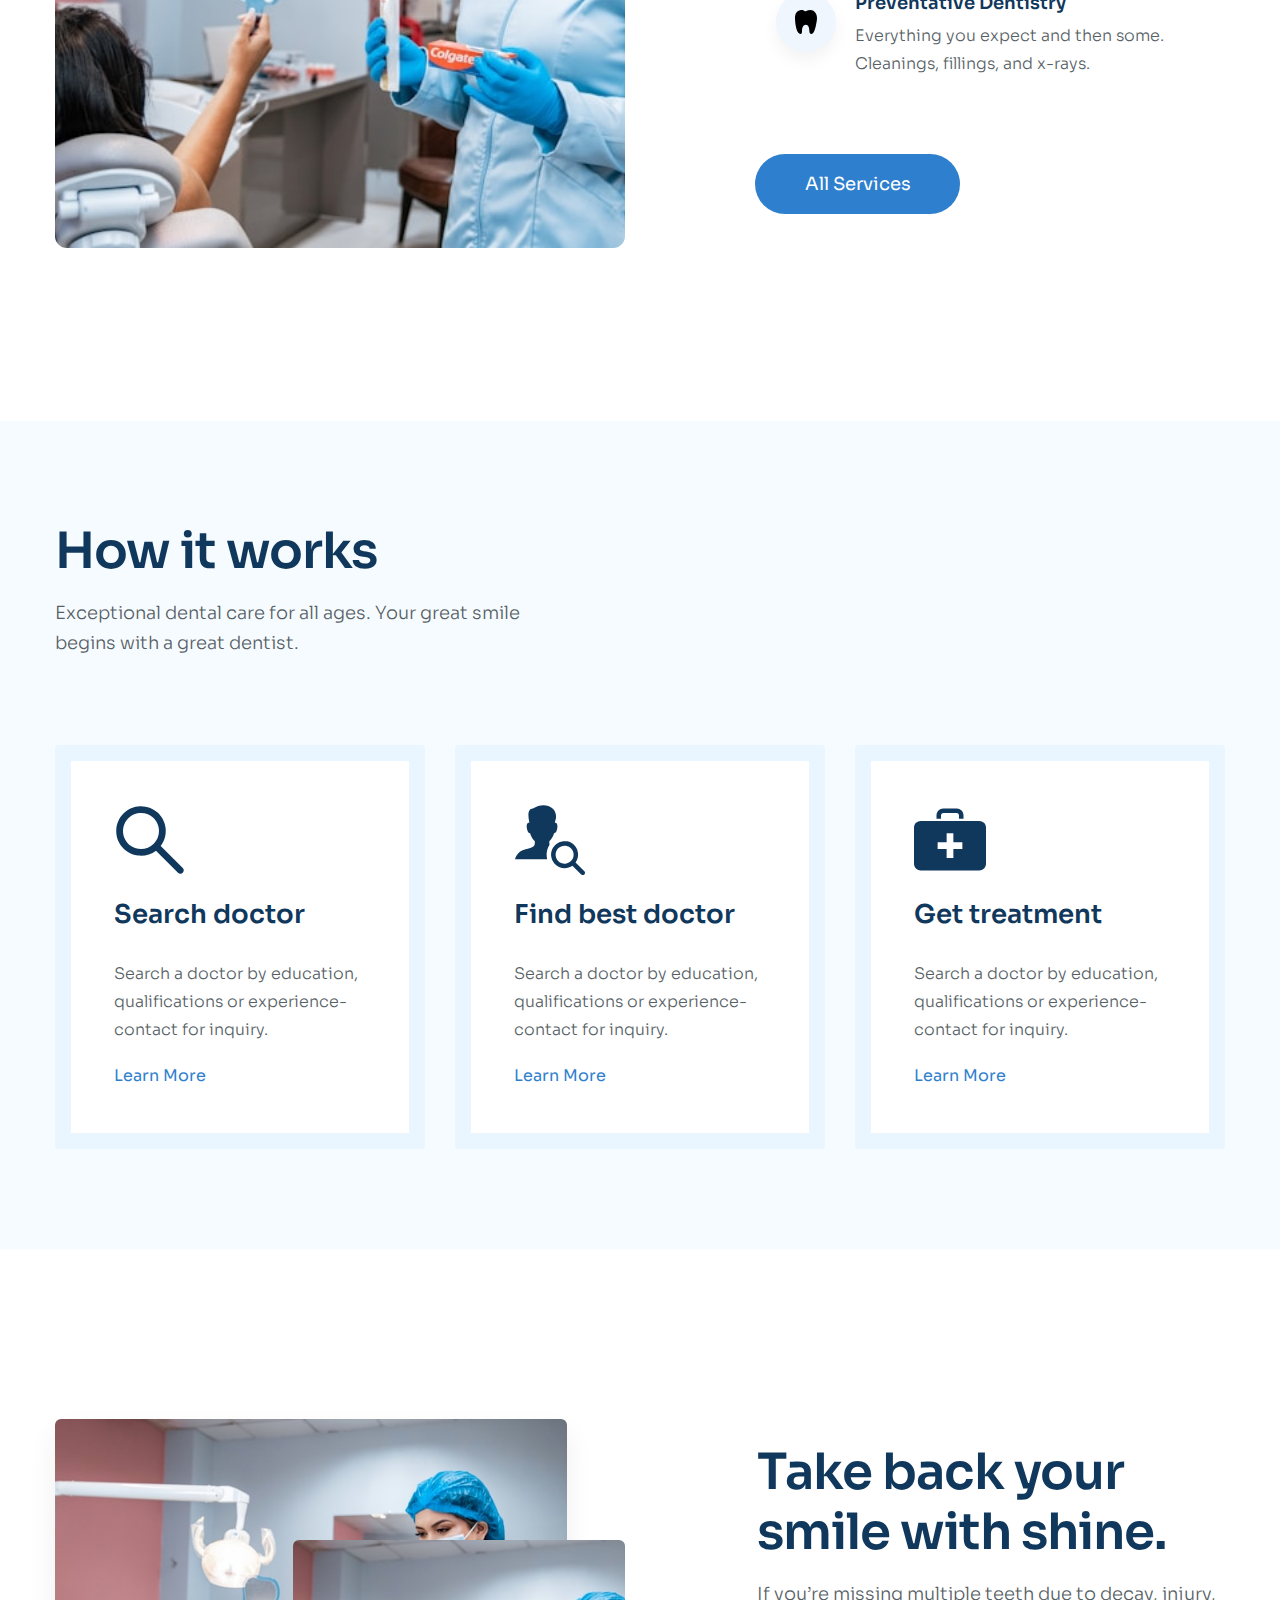
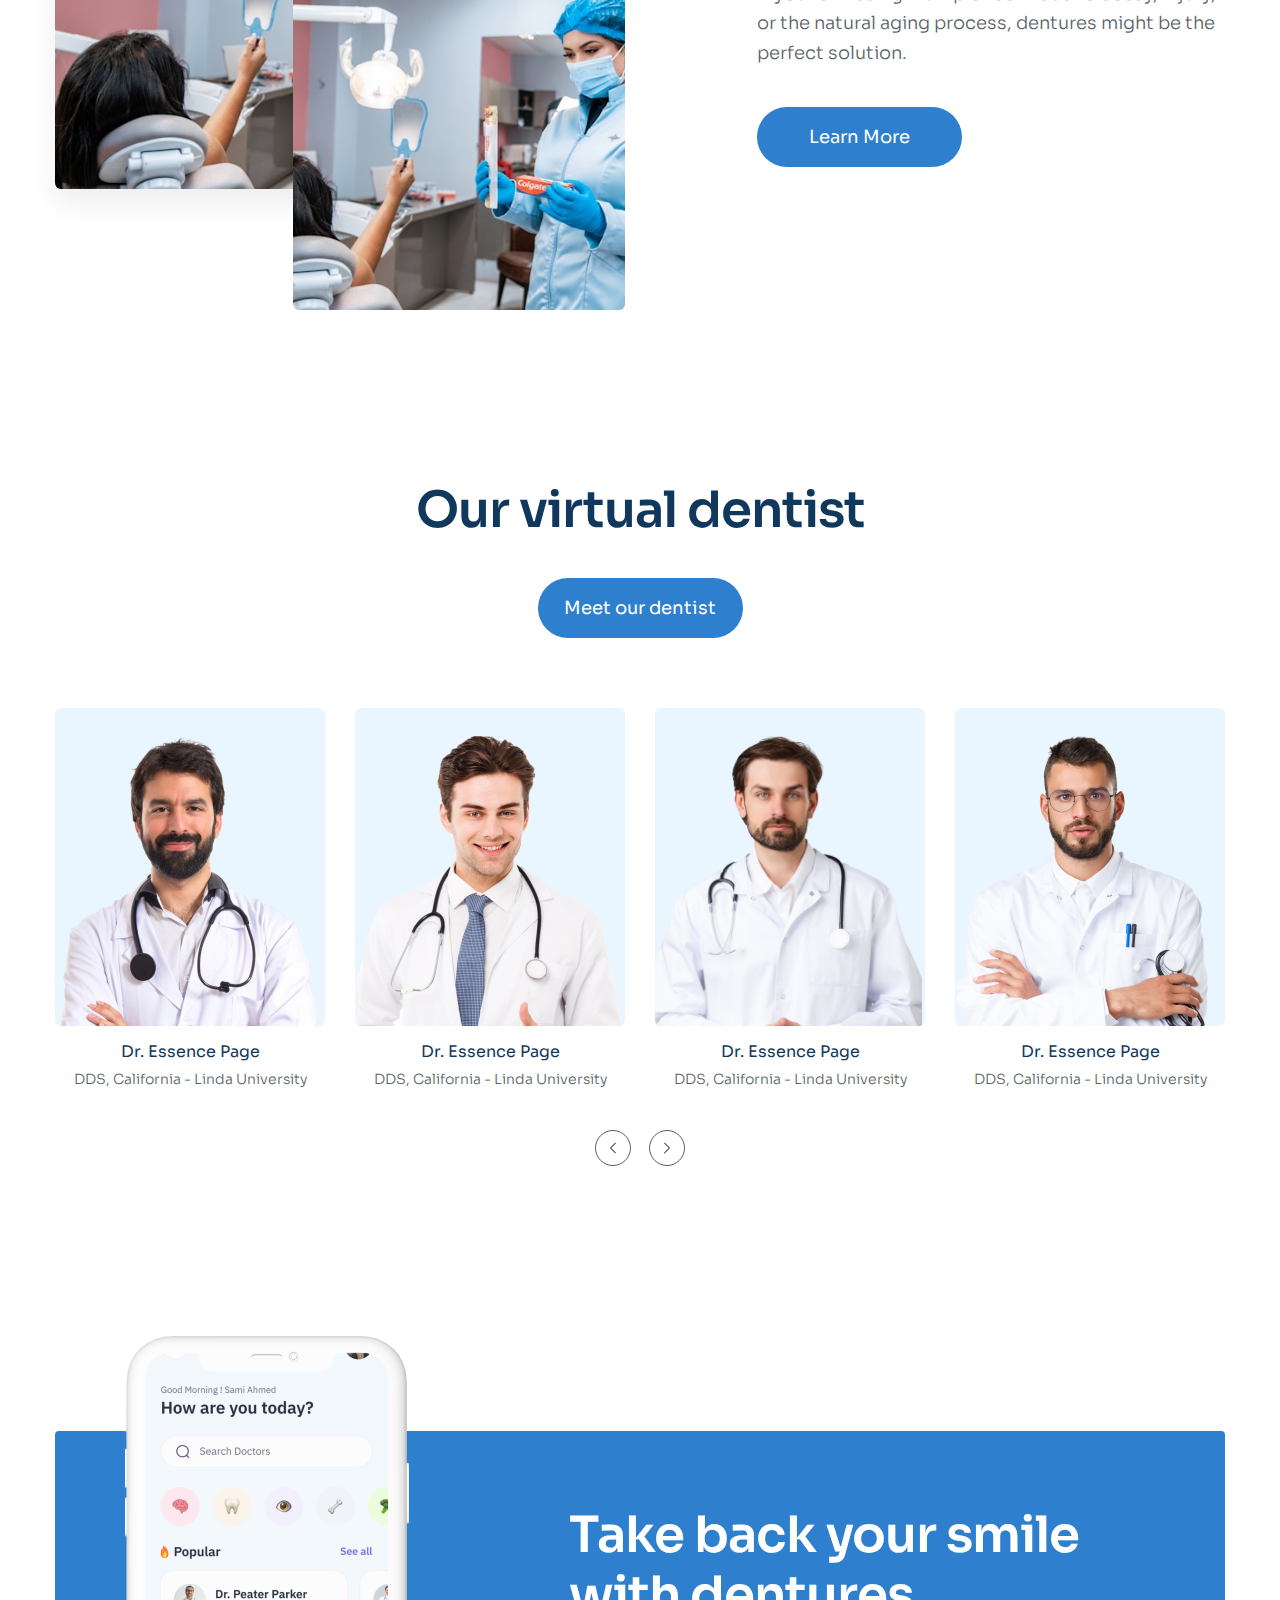
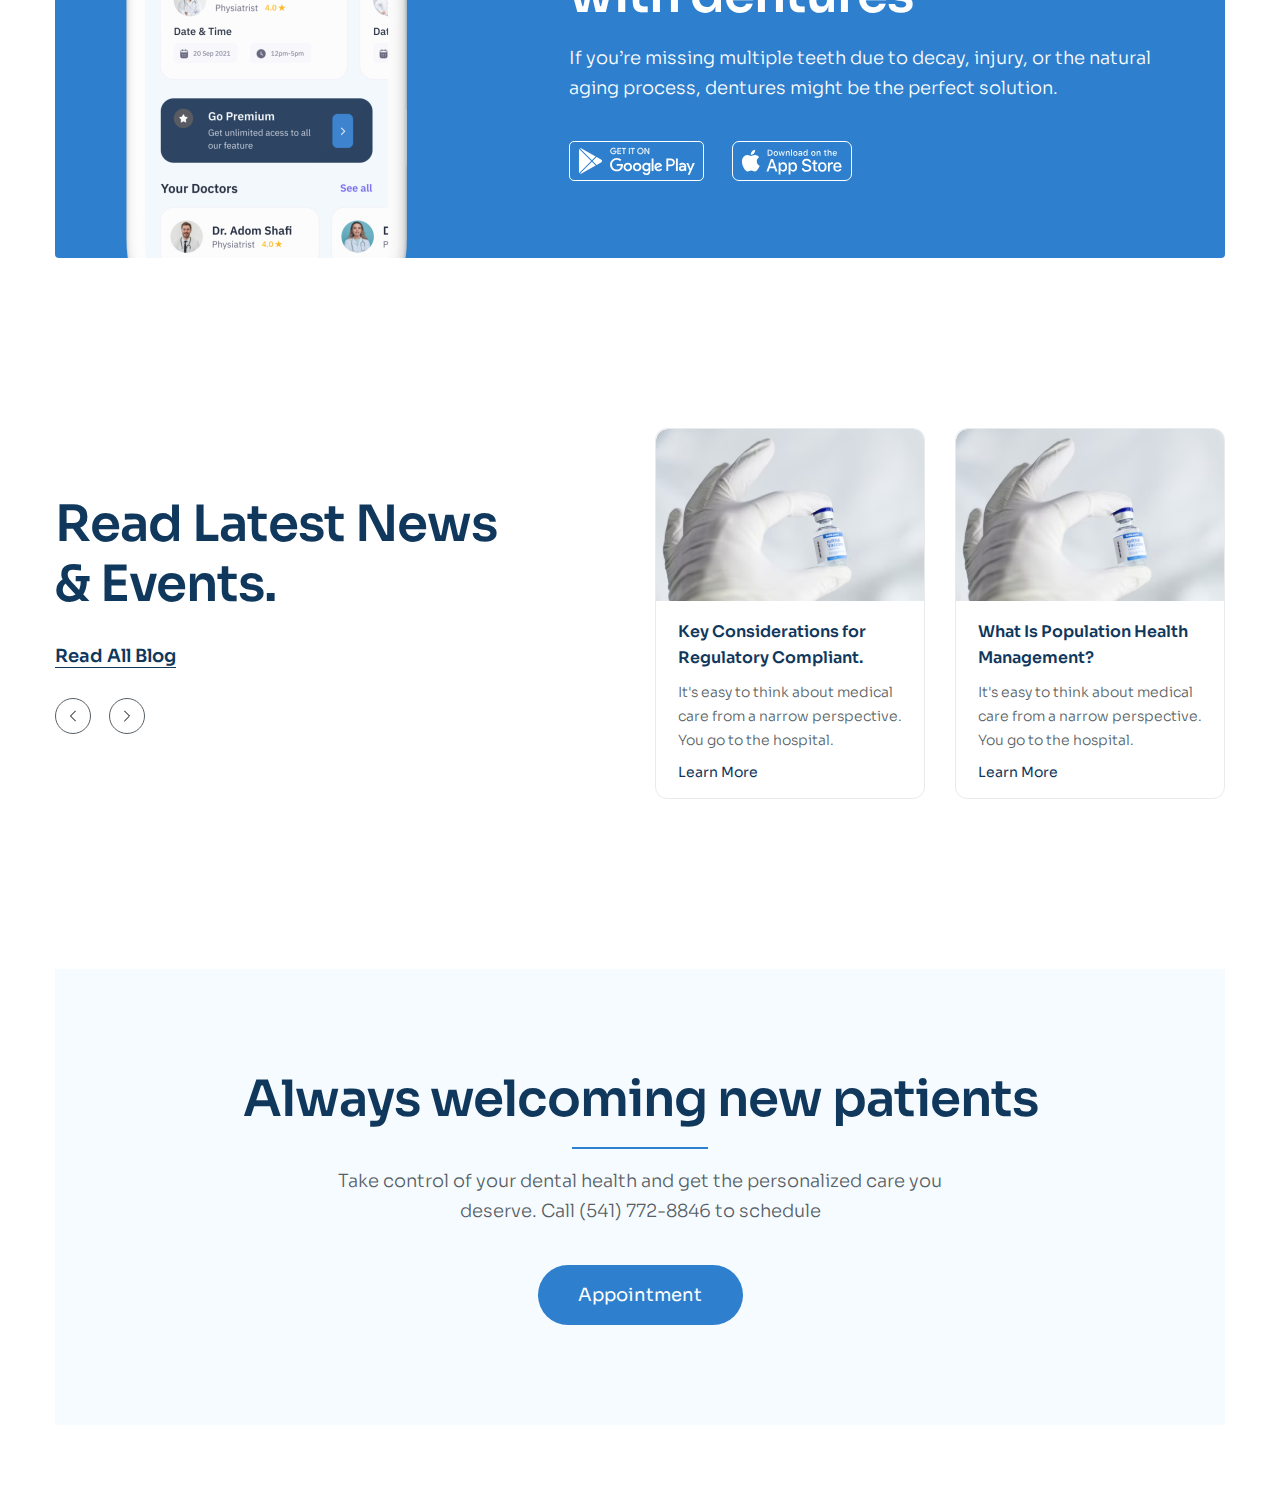
==== commit 824f00be: "11. appointment" ====
--- a/index.html
+++ b/index.html
@@ -407,6 +407,18 @@
       </div>
     </section>
 
+    <!-- APPOINTMENT -->
+    <section class="appointment">
+      <div class="container">
+        <div class="appointment__inner">
+          <h2 class="section-heading appointment__heading">Always welcoming new patients</h2>
+          <p class="section-desc appointment__desc">Take control of your dental health and get the personalized care you
+            deserve. Call (541) 772-8846 to schedule</p>
+          <a href="#!" class="btn appointment__btn">Appointment</a>
+        </div>
+      </div>
+    </section>
+
   </main>
 
 </body>
--- a/assets/css/style.css
+++ b/assets/css/style.css
@@ -617,3 +617,35 @@
 .blog-item__more:hover {
   color: #2e80ce;
 }
+
+/* =============== APPOINTMENT =============== */
+
+.appointment {
+  margin: 85px 0;
+}
+
+.appointment__inner {
+  padding: 100px 178px;
+  background: #f6fbff;
+  text-align: center;
+}
+
+.appointment__heading::after {
+  content: "";
+  display: block;
+  width: 136px;
+  height: 2px;
+  background: #2e80ce;
+  margin: 18px auto 0;
+}
+
+.appointment__desc {
+  margin: 18px auto 0;
+  max-width: 617px;
+}
+
+.appointment__btn {
+  margin-top: 38px;
+}
+
+/* ===============  =============== */
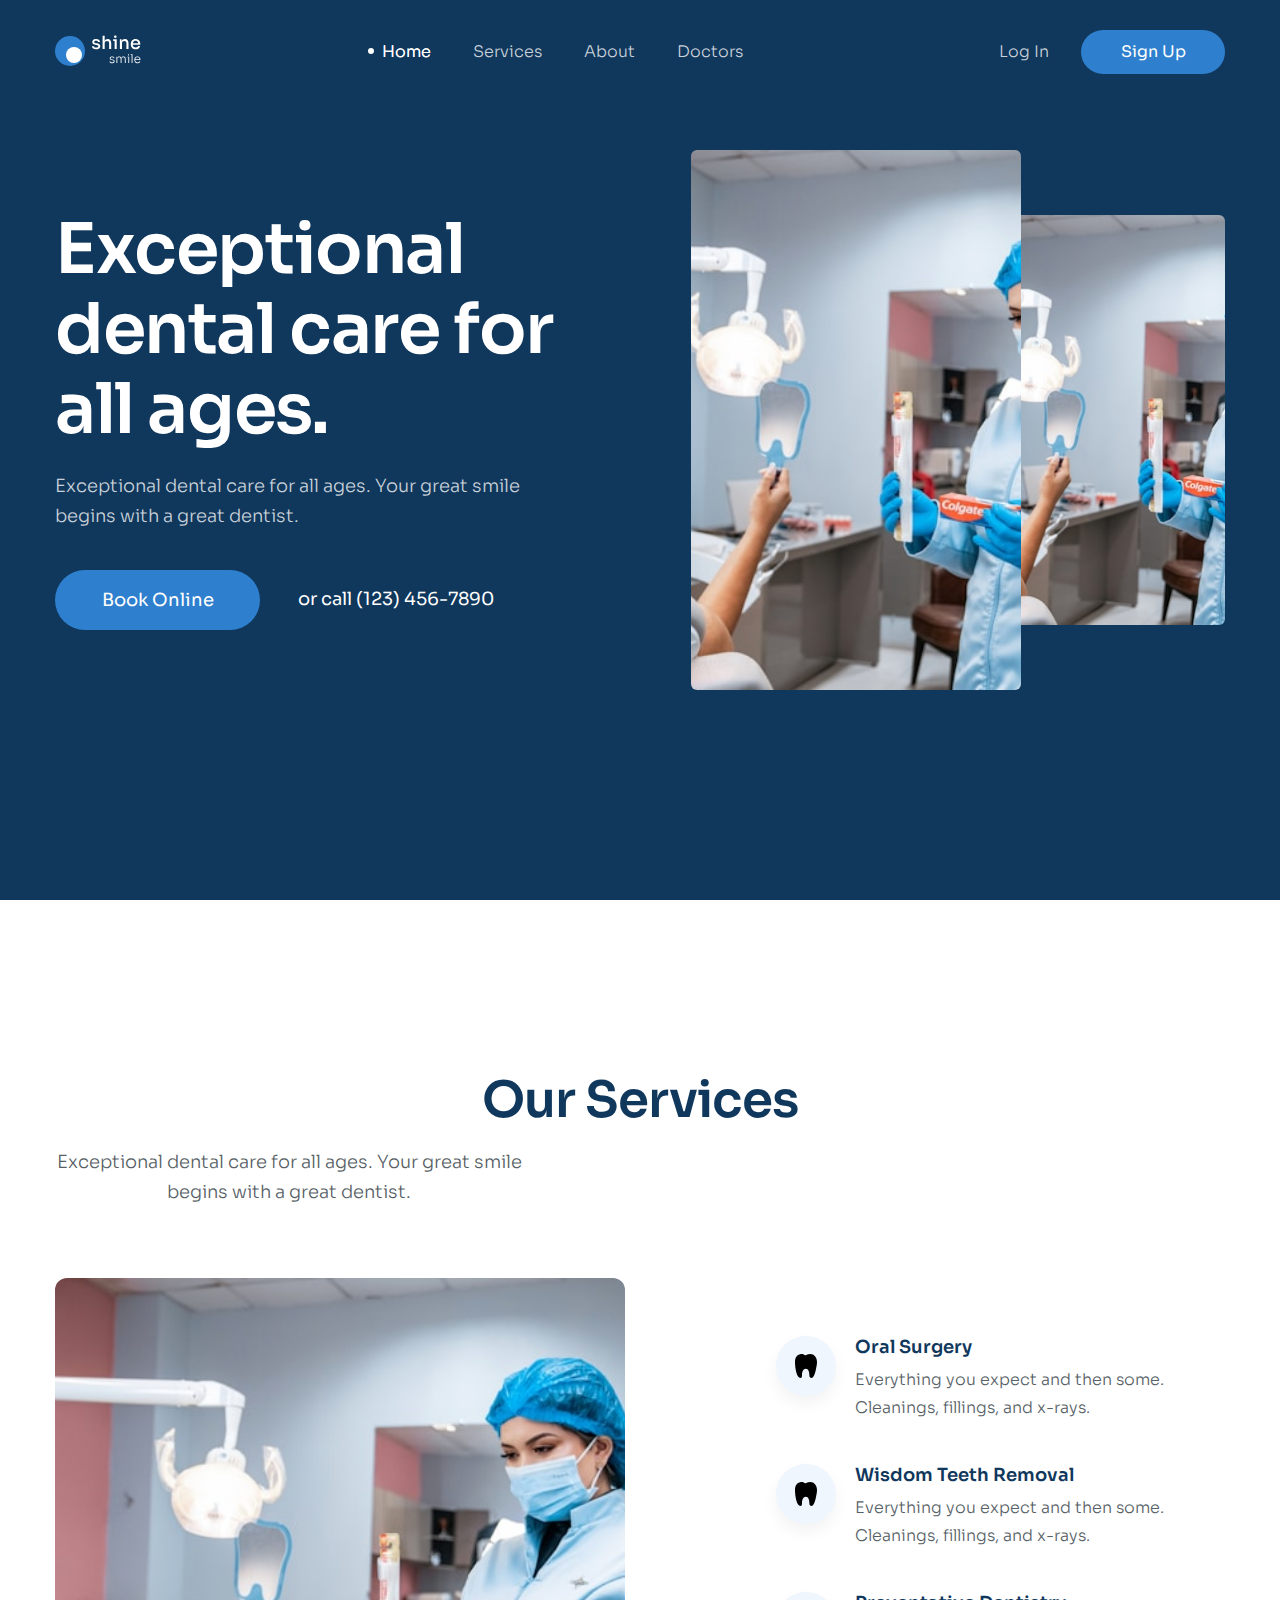
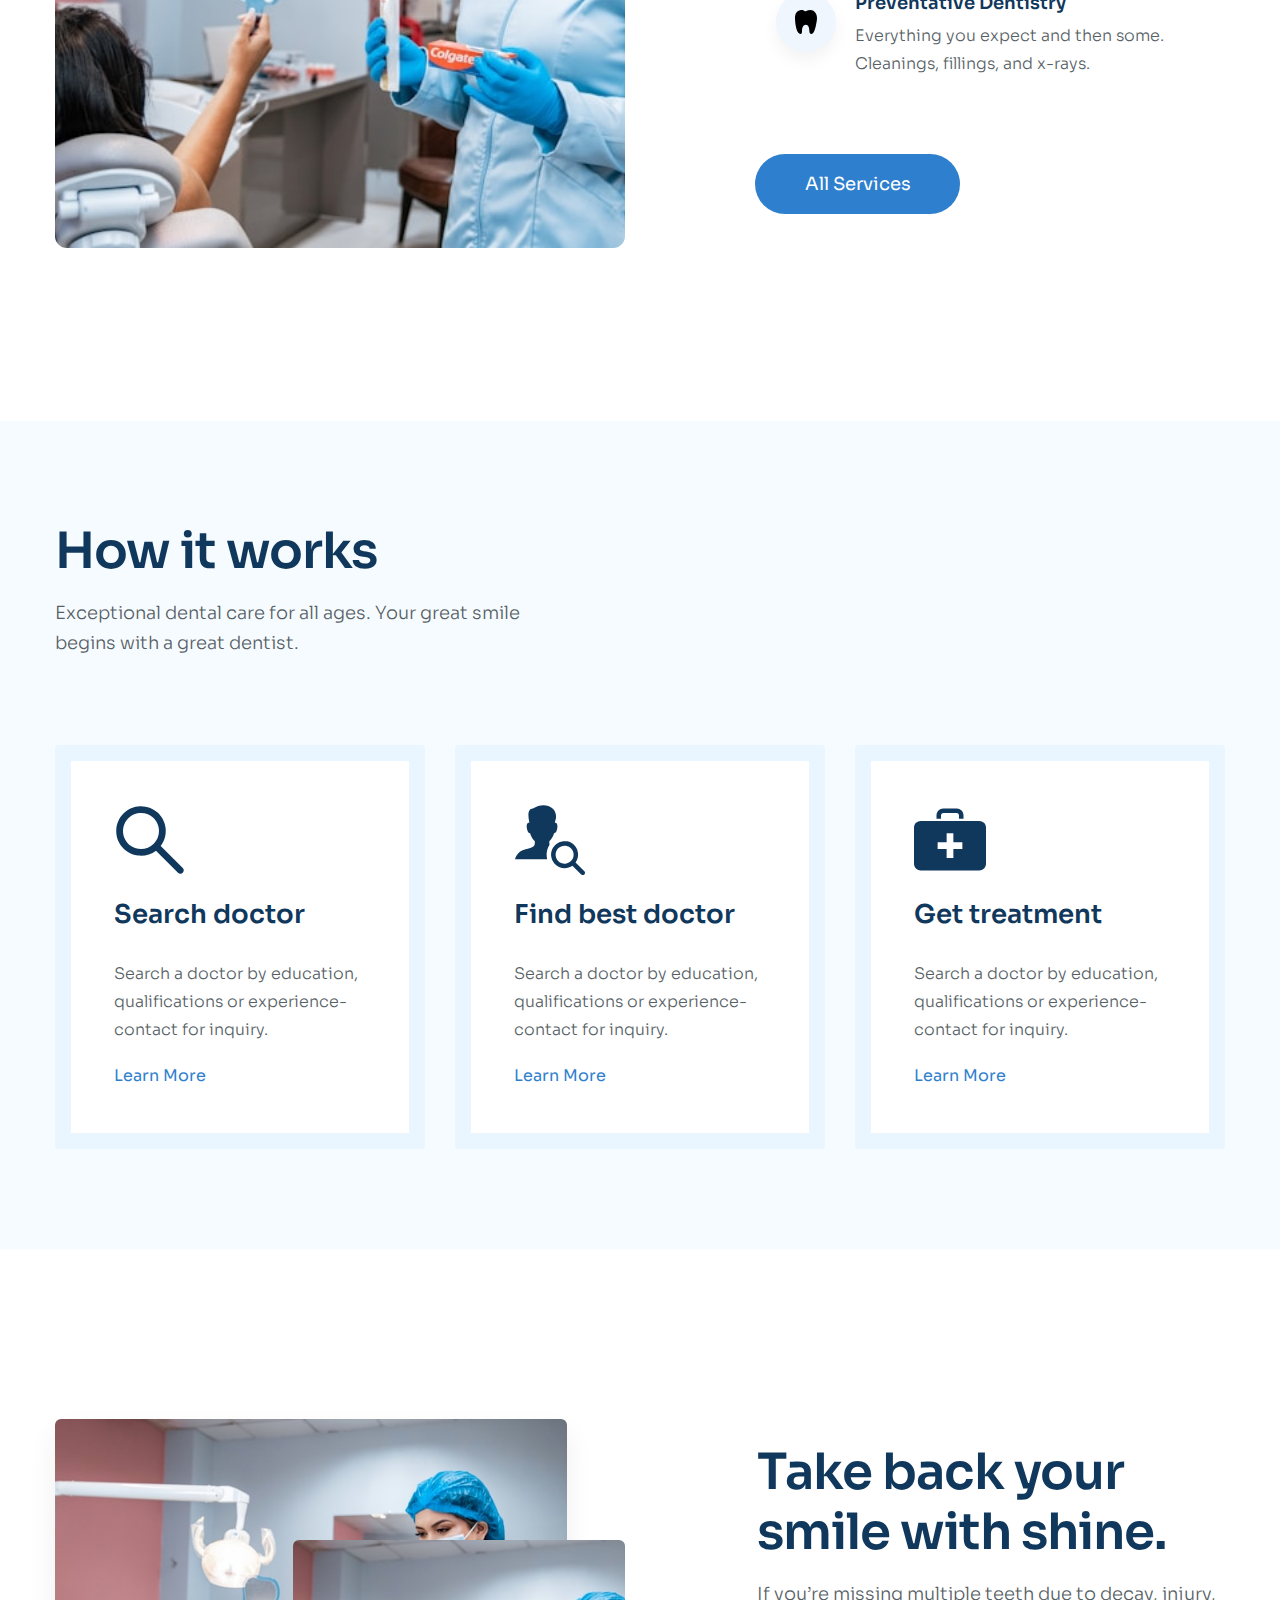
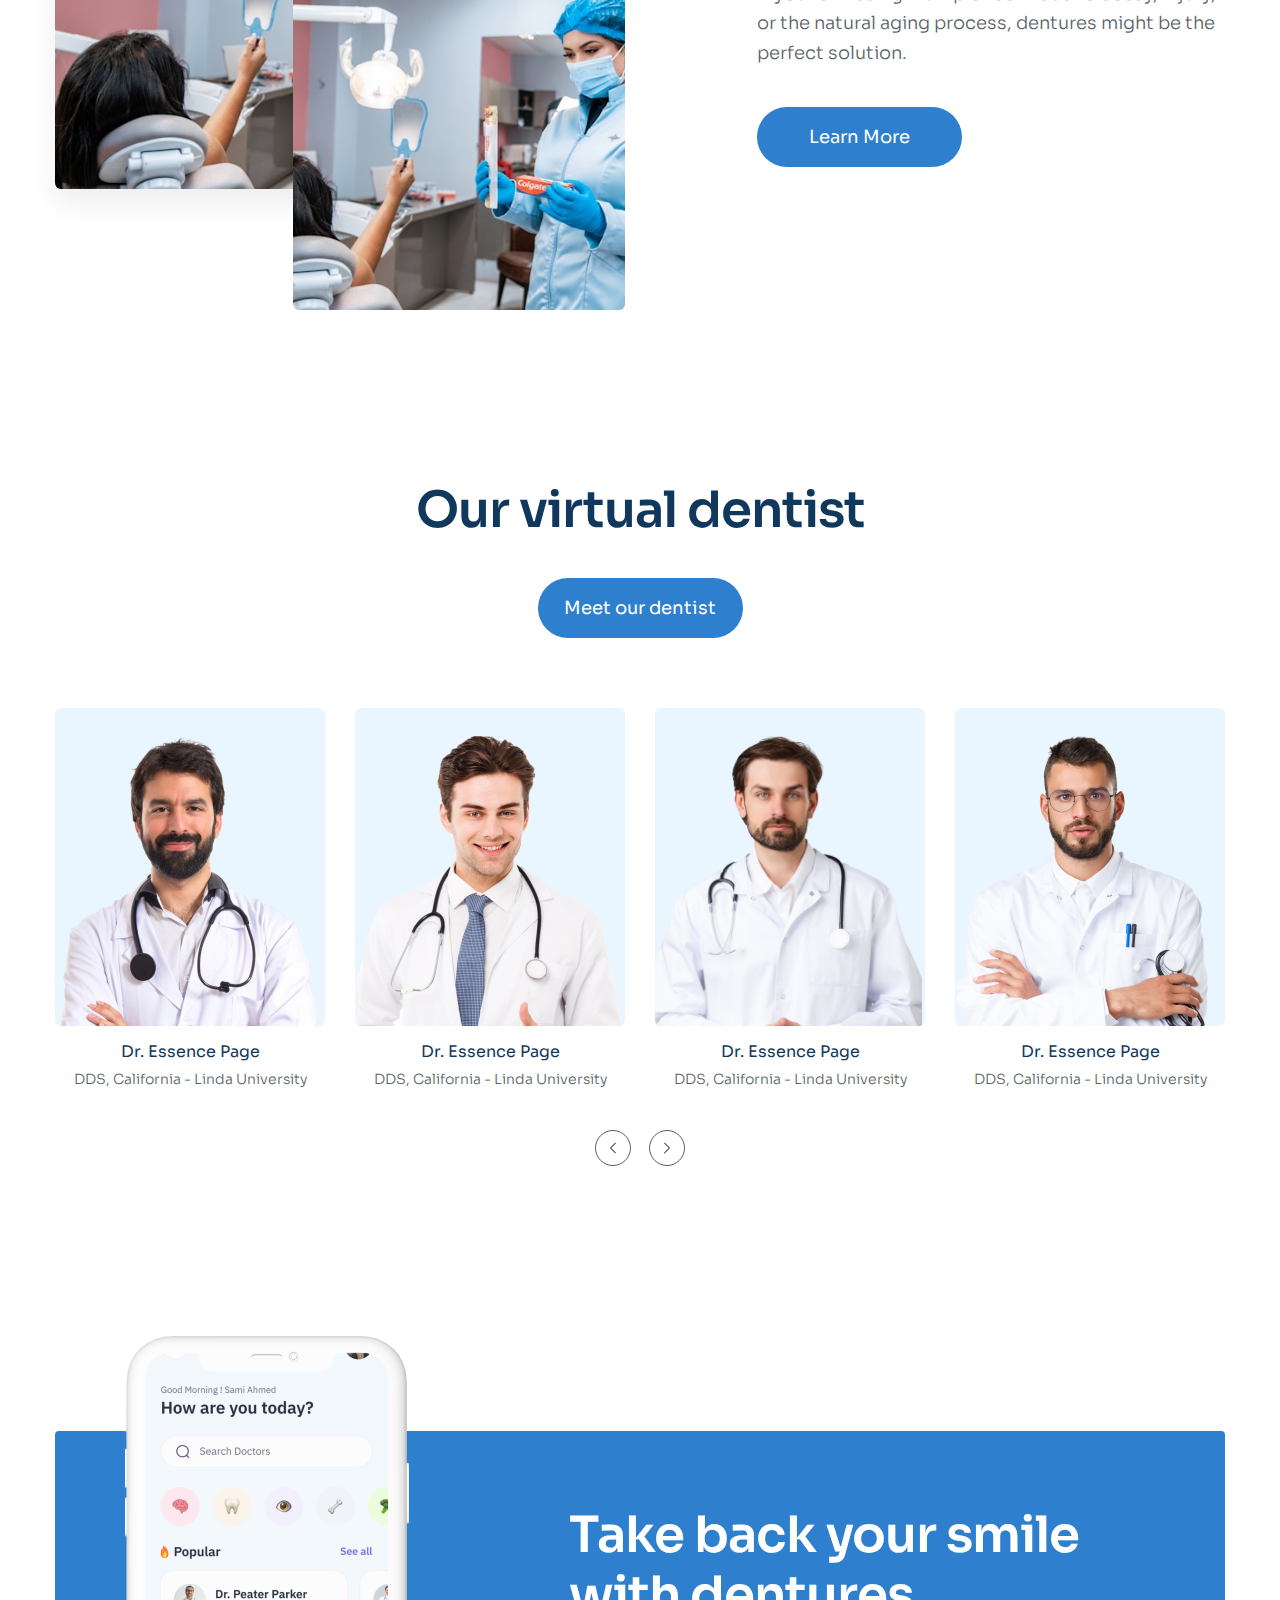
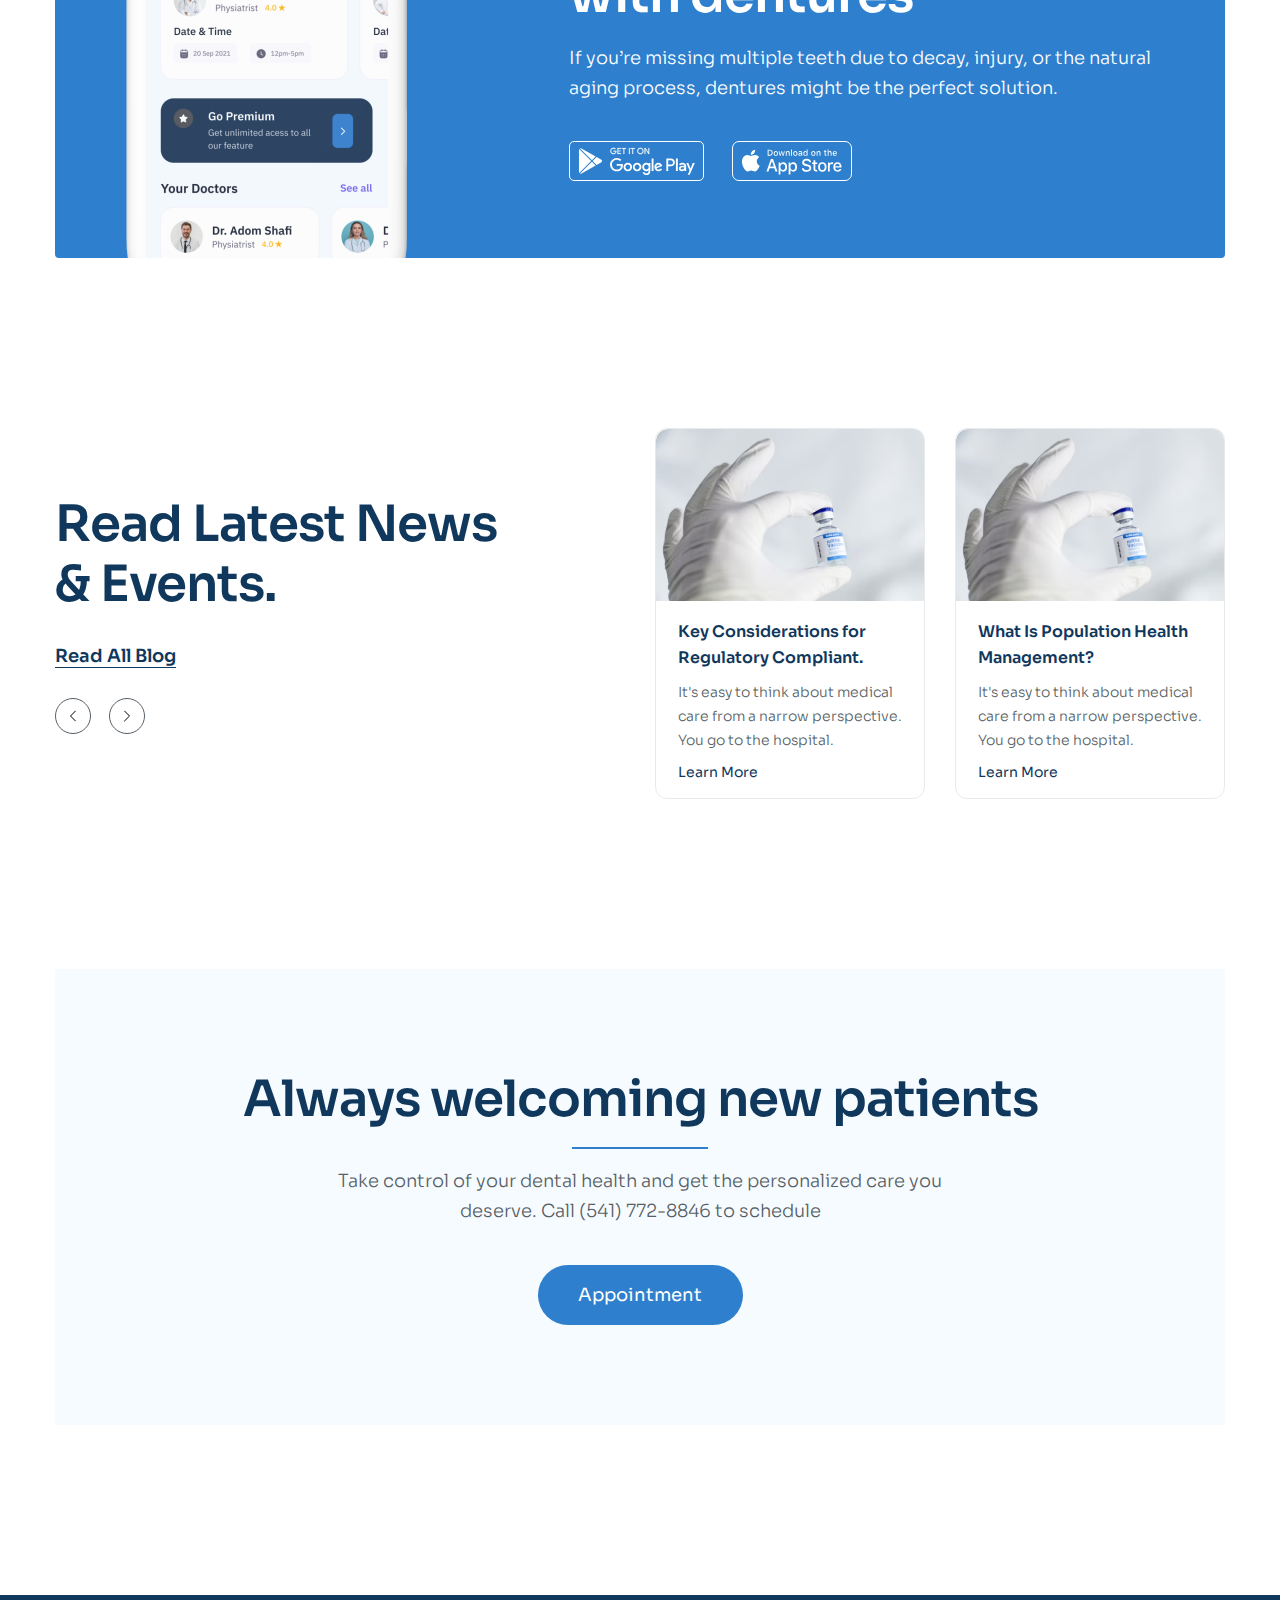
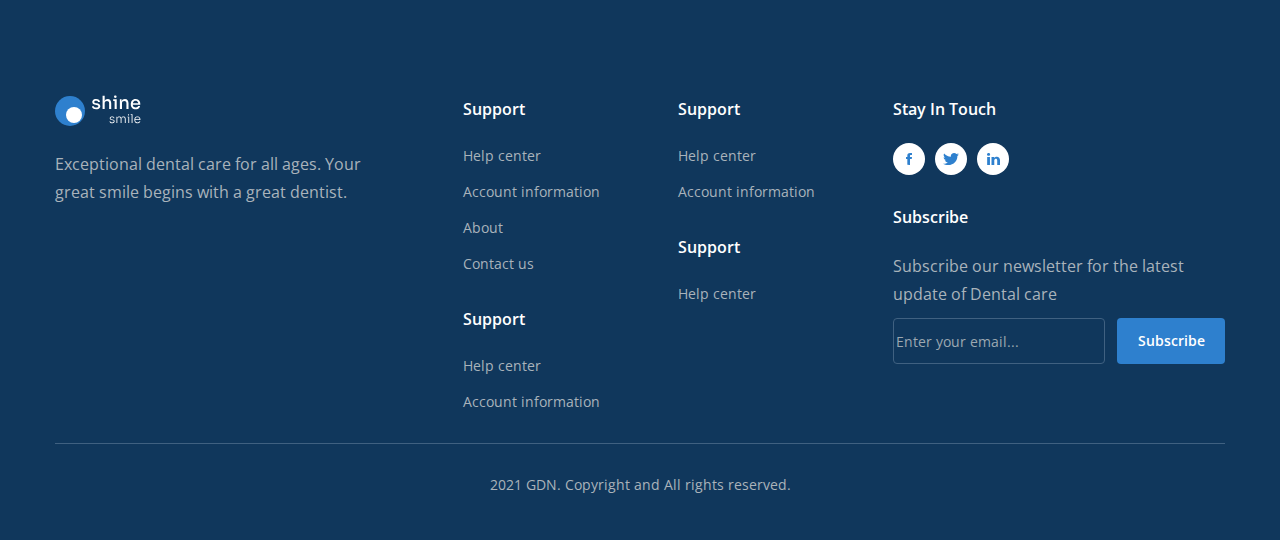
==== commit 3bdc7dc2: "12. footer" ====
--- a/index.html
+++ b/index.html
@@ -421,6 +421,101 @@
 
   </main>
 
+  <!-- FOOTER -->
+  <section class="footer">
+    <div class="container">
+
+      <!-- top footer -->
+      <div class="footer__top">
+
+        <!-- column 1 -->
+        <div class="footer__column">
+          <!-- logo -->
+          <a href="./"><img src="./assets/img/Logo.svg" alt="Shine Smile" class="logo"></a>
+          <p class="footer__desc">Exceptional dental care for all ages. Your great smile begins with a great dentist.
+          </p>
+        </div>
+        <!-- column 2 -->
+        <div class="footer__column">
+
+          <h3 class="footer__heading">Support</h3>
+          <ul class="footer__list">
+            <li class="footer__item"><a href="#!" class="footer__link">Help center</a></li>
+            <li class="footer__item"><a href="#!" class="footer__link">Account information</a></li>
+            <li class="footer__item"><a href="#!" class="footer__link">About</a></li>
+            <li class="footer__item"><a href="#!" class="footer__link">Contact us</a></li>
+          </ul>
+
+          <h3 class="footer__heading">Support</h3>
+          <ul class="footer__list">
+            <li class="footer__item"><a href="#!" class="footer__link">Help center</a></li>
+            <li class="footer__item"><a href="#!" class="footer__link">Account information</a></li>
+          </ul>
+
+        </div>
+        <!-- column 3 -->
+        <div class="footer__column">
+
+          <h3 class="footer__heading">Support</h3>
+          <ul class="footer__list">
+            <li class="footer__item"><a href="#!" class="footer__link">Help center</a></li>
+            <li class="footer__item"><a href="#!" class="footer__link">Account information</a></li>
+          </ul>
+
+          <h3 class="footer__heading">Support</h3>
+          <ul class="footer__list">
+            <li class="footer__item"><a href="#!" class="footer__link">Help center</a></li>
+          </ul>
+
+        </div>
+        <!-- column 4 -->
+        <div class="footer__column">
+
+          <h3 class="footer__heading">Stay In Touch</h3>
+          <div class="footer__social">
+            <a href="#!" class="footer__social-btn">
+              <svg xmlns="http://www.w3.org/2000/svg" width="6" height="12" viewBox="0 0 6 12" fill="none">
+                <path
+                  d="M3.98981 11.9358V6.0302H5.76473L6 3.9517H3.98981L3.9928 2.91132C3.9928 2.3692 4.0477 2.07885 4.87783 2.07885H5.98755V0H4.21224C2.07977 0 1.32931 1.00825 1.32931 2.70405V3.95186H0V6.03055H1.32931V11.8521C1.84718 11.9489 2.38257 12 2.93075 12C3.28487 12 3.63863 11.9786 3.98981 11.9358Z"
+                  fill="currentColor" />
+              </svg>
+            </a>
+            <a href="#!" class="footer__social-btn">
+              <svg xmlns="http://www.w3.org/2000/svg" width="16" height="12" viewBox="0 0 16 12" fill="none">
+                <path
+                  d="M16 1.42062C15.405 1.66154 14.771 1.82123 14.11 1.89877C14.79 1.524 15.309 0.935077 15.553 0.225231C14.919 0.574154 14.219 0.820615 13.473 0.958154C12.871 0.366462 12.013 0 11.077 0C9.261 0 7.799 1.36062 7.799 3.02862C7.799 3.26862 7.821 3.49938 7.875 3.71908C5.148 3.59631 2.735 2.38985 1.114 0.552C0.831 1.00523 0.665 1.524 0.665 2.08246C0.665 3.13108 1.25 4.06062 2.122 4.59877C1.595 4.58954 1.078 4.44831 0.64 4.22585C0.64 4.23508 0.64 4.24708 0.64 4.25908C0.64 5.73046 1.777 6.95262 3.268 7.23415C3.001 7.30154 2.71 7.33385 2.408 7.33385C2.198 7.33385 1.986 7.32277 1.787 7.28215C2.212 8.48123 3.418 9.36277 4.852 9.39138C3.736 10.1972 2.319 10.6828 0.785 10.6828C0.516 10.6828 0.258 10.6717 0 10.6412C1.453 11.5062 3.175 12 5.032 12C11.068 12 14.368 7.38462 14.368 3.384C14.368 3.25015 14.363 3.12092 14.356 2.99262C15.007 2.56615 15.554 2.03354 16 1.42062Z"
+                  fill="currentColor" />
+              </svg>
+            </a>
+            <a href="#!" class="footer__social-btn">
+              <svg xmlns="http://www.w3.org/2000/svg" width="13" height="12" viewBox="0 0 13 12" fill="none">
+                <path
+                  d="M0 1.39394C0 0.989891 0.146401 0.656558 0.439189 0.393939C0.731978 0.131309 1.11262 0 1.58108 0C2.04119 0 2.41344 0.129285 2.69788 0.387879C2.99066 0.654545 3.13707 1.00201 3.13707 1.4303C3.13707 1.81818 2.99486 2.14141 2.71042 2.4C2.41764 2.66667 2.03282 2.8 1.55598 2.8H1.54344C1.08333 2.8 0.711072 2.66667 0.426641 2.4C0.142209 2.13333 0 1.79798 0 1.39394ZM0.163127 12V3.90303H2.94884V12H0.163127ZM4.49228 12H7.27799V7.47879C7.27799 7.19595 7.31146 6.97777 7.37838 6.82424C7.49549 6.54949 7.67326 6.31716 7.91168 6.12727C8.1501 5.93737 8.44916 5.84242 8.80888 5.84242C9.74582 5.84242 10.2143 6.45252 10.2143 7.67273V12H13V7.35758C13 6.16161 12.7072 5.25455 12.1216 4.63636C11.536 4.01818 10.7622 3.70909 9.80019 3.70909C8.72104 3.70909 7.88031 4.15758 7.27799 5.05455V5.07879H7.26544L7.27799 5.05455V3.90303H4.49228C4.509 4.16161 4.51737 4.96565 4.51737 6.31515C4.51737 7.66464 4.509 9.55959 4.49228 12Z"
+                  fill="currentColor" />
+              </svg>
+            </a>
+          </div>
+
+          <h3 class="footer__heading">Subscribe</h3>
+          <p class="footer__desc">Subscribe our newsletter for the latest update of Dental care</p>
+
+          <form class="footer-form" action="">
+            <input type="email" class="footer-form__input" placeholder="Enter your email...">
+            <button class="footer-form__submit">Subscribe</button>
+          </form>
+
+        </div>
+
+      </div>
+
+      <!-- bottom footer -->
+      <div class="footer__copyright">
+        <p class="footer__copyright-text">2021 GDN. Copyright and All rights reserved.</p>
+      </div>
+
+    </div>
+  </section>
+
 </body>
 
 </html>--- a/assets/css/style.css
+++ b/assets/css/style.css
@@ -16,6 +16,14 @@
 }
 
 /* =============== COMMON =============== */
+
+input,
+textarea,
+select,
+button {
+  font-family: inherit;
+  font-size: inherit;
+}
 
 .container {
   width: 1170px;
@@ -621,7 +629,7 @@
 /* =============== APPOINTMENT =============== */
 
 .appointment {
-  margin: 85px 0;
+  margin-top: 85px;
 }
 
 .appointment__inner {
@@ -648,4 +656,125 @@
   margin-top: 38px;
 }
 
-/* ===============  =============== */
+/* =============== FOOTER =============== */
+
+.footer {
+  margin-top: 170px;
+  padding-top: 100px;
+  background: #10375c;
+  font-family: "Open Sans", sans-serif;
+}
+
+.footer__top {
+  display: grid;
+  grid-template-columns: 1fr 0.4fr 0.4fr 1fr;
+  column-gap: 78px;
+}
+
+.footer__desc {
+  margin-top: 21px;
+  color: #a9b3bb;
+  font-size: 1.6rem;
+  line-height: 1.75;
+}
+
+.footer__heading {
+  color: #fff;
+  font-size: 1.6rem;
+  font-weight: 600;
+  line-height: 1.75;
+}
+
+.footer__list {
+  margin: 20px 0 28px;
+}
+
+.footer__link {
+  color: #a9b3bb;
+  font-size: 1.4rem;
+  line-height: 1.86;
+  white-space: nowrap;
+}
+
+.footer__link:hover {
+  text-decoration: underline;
+}
+
+.footer__item {
+  margin-bottom: 10px;
+}
+
+.footer__social {
+  margin: 20px 0 28px;
+  display: flex;
+  column-gap: 10px;
+}
+
+.footer__social-btn {
+  display: flex;
+  justify-content: center;
+  align-items: center;
+  width: 32px;
+  height: 32px;
+  border-radius: 50%;
+  background: #fff;
+  color: #2e80ce;
+  transition: 0.25s;
+}
+
+.footer__social-btn:hover {
+  background: #2e80ce;
+  color: #fff;
+}
+
+.footer-form {
+  display: flex;
+  column-gap: 12px;
+  margin-top: 10px;
+}
+
+.footer-form__input {
+  width: 212px;
+  height: 46px;
+  border-radius: 4px;
+  border: 1px solid #406181;
+  background: transparent;
+  outline: none;
+  color: #fff;
+}
+
+.footer-form__input::placeholder {
+  color: #9ca8b1;
+  font-size: 1.4rem;
+  font-weight: 400;
+  line-height: 1.86;
+}
+
+.footer-form__submit {
+  width: 108px;
+  height: 46px;
+  border-radius: 4px;
+  background: #2e80ce;
+  color: #fff;
+  font-size: 1.4rem;
+  font-weight: 600;
+  line-height: 1.86;
+  border: none;
+}
+
+.footer-form__submit:hover {
+  cursor: pointer;
+  opacity: 0.9;
+}
+
+.footer__copyright {
+  border-top: 1px solid #406181;
+}
+
+.footer__copyright-text {
+  padding: 28px 0 42px;
+  color: #aab3ba;
+  text-align: center;
+  font-size: 1.4rem;
+  line-height: 1.86;
+}
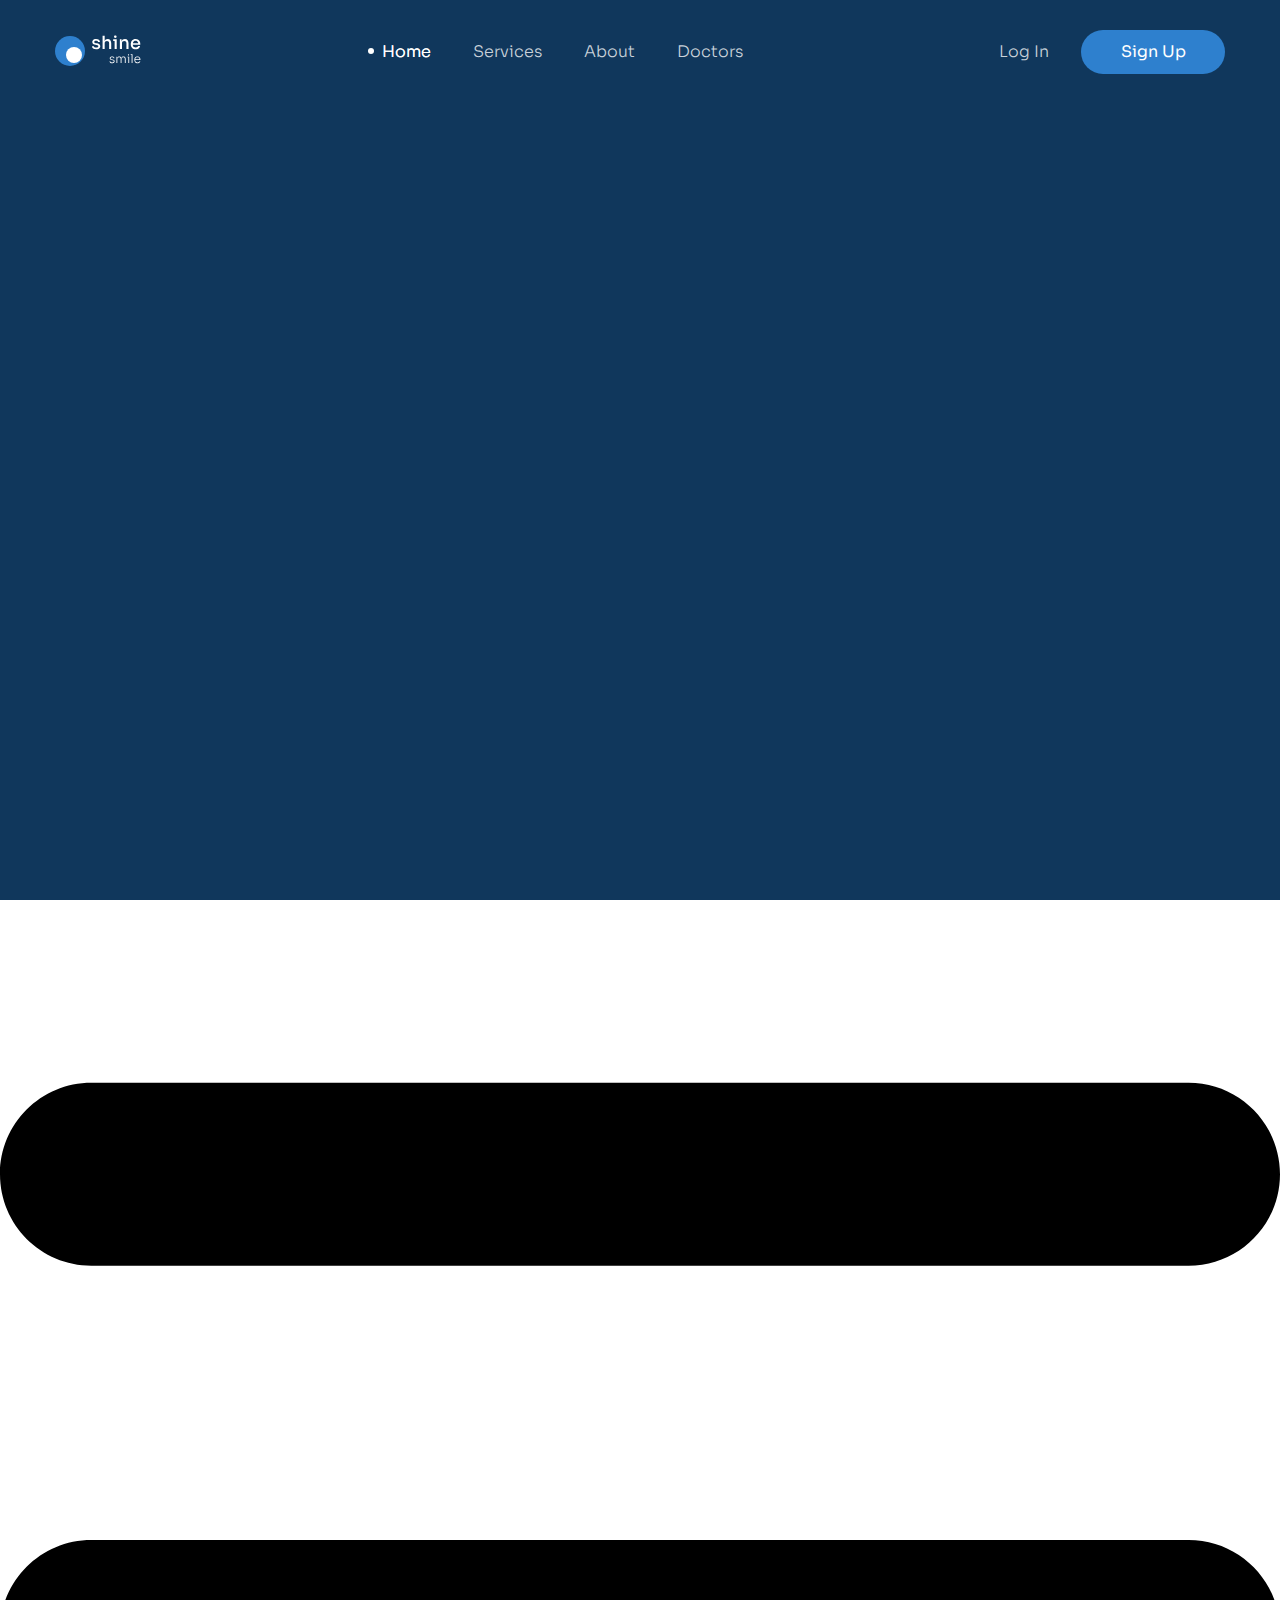
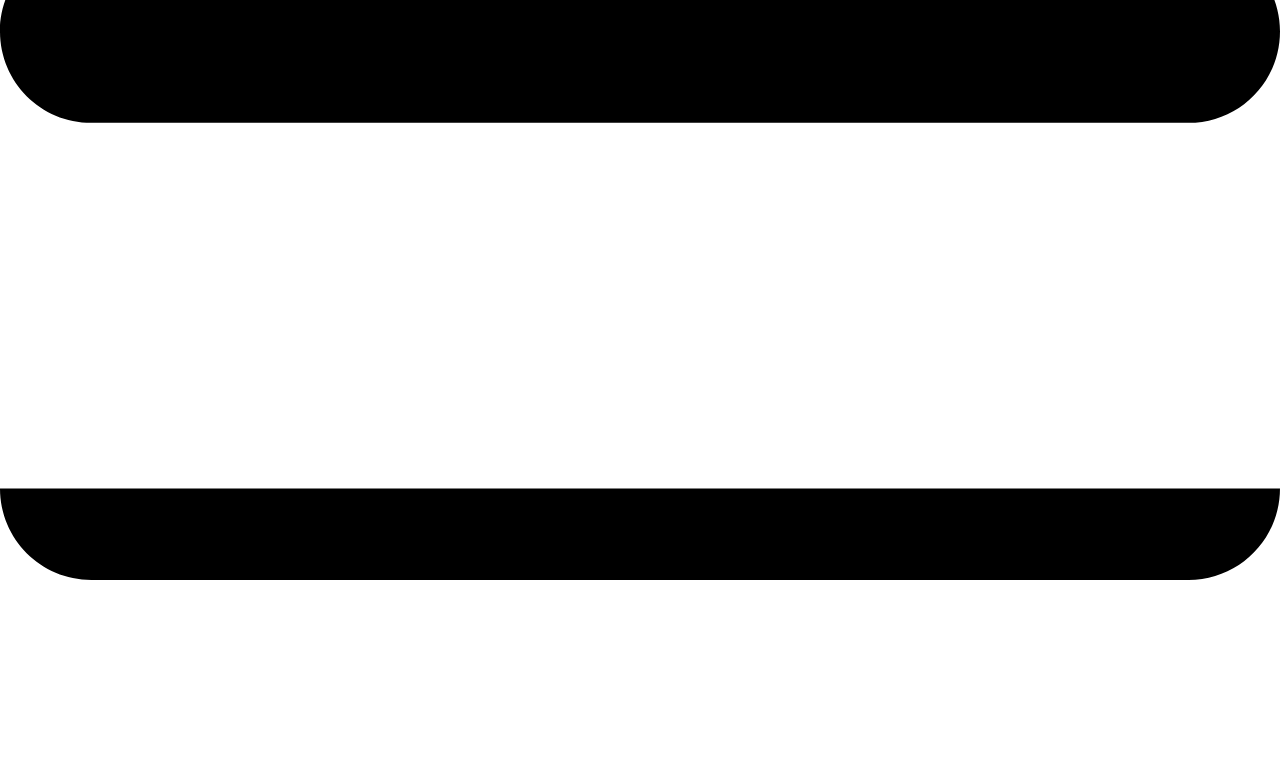
==== commit 7e6205ff: "responsive 1." ====
--- a/index.html
+++ b/index.html
@@ -36,6 +36,14 @@
 
   <!-- style css -->
   <link rel="stylesheet" href="./assets/css/style.css">
+
+  <!-- responsive css -->
+  <link rel="stylesheet" href="./assets/css/responsive.css">
+
+  <!-- animate style -->
+  <link rel="stylesheet" href="https://cdnjs.cloudflare.com/ajax/libs/animate.css/4.1.1/animate.min.css" />
+  <link rel="stylesheet" href="https://unpkg.com/aos@next/dist/aos.css" />
+
   <title>Shine Smile</title>
 </head>
 
@@ -46,7 +54,7 @@
     <div class="container">
       <div class="header-top">
         <!-- logo -->
-        <a href="./"><img src="./assets/img/Logo.svg" alt="Shine Smile" class="logo"></a>
+        <a href="./"><img src="./assets/img/Logo.svg" alt="Shine Smile" class="logo header__logo"></a>
         <!-- nav -->
         <nav class="navbar">
           <ul class="navbar__list">
@@ -97,6 +105,24 @@
     </div>
   </header>
 
+  <!-- Tablet&Mobile Header -->
+  <div class="mobile-header">
+    <!-- Tablet&Mobile Menu -->
+    <input type="checkbox" name="menu-checkbox" id="menu-checkbox" class="menu-checkbox" hidden>
+    <label for="menu-checkbox">
+      <svg class="menu-header__icon" xmlns="http://www.w3.org/2000/svg" viewBox="0 0 448 512">
+        <path fill="currentColor"
+          d="M0 96C0 78.3 14.3 64 32 64H416c17.7 0 32 14.3 32 32s-14.3 32-32 32H32C14.3 128 0 113.7 0 96zM0 256c0-17.7 14.3-32 32-32H416c17.7 0 32 14.3 32 32s-14.3 32-32 32H32c-17.7 0-32-14.3-32-32zM448 416c0 17.7-14.3 32-32 32H32c-17.7 0-32-14.3-32-32s14.3-32 32H416c17.7 0 32 14.3 32 32z" />
+        <path>
+      </svg>
+    </label>
+    <!-- overlay -->
+    <label for="menu-checkbox" class="menu-overlay">
+
+    </label>
+
+  </div>
+
   <!-- MAIN -->
   <main>
 
@@ -109,7 +135,7 @@
         <div class="service__row">
           <!-- service left -->
           <figure>
-            <img src="./assets/img/hero.jpg" alt="Our Services" class="service__img">
+            <img src="./assets/img/hero.jpg" alt="Our Services" class="service__img" data-aos="animate__backInUp">
           </figure>
           <!-- service right -->
           <div class="service__list">
@@ -182,7 +208,8 @@
     <!-- WORK -->
     <section class="work">
       <div class="container">
-        <h2 class="section-heading section-heading--2">How it works</h2>
+        <h2 class="section-heading section-heading--2" data-aos="animate__bounceIn">How it works
+        </h2>
         <p class="section-desc work__desc">Exceptional dental care for all ages. Your great smile begins with a great
           dentist.</p>
 
@@ -245,7 +272,7 @@
     <section class="team">
       <div class="container">
         <div class="team-header">
-          <h2 class="section-heading">Our virtual dentist</h2>
+          <h2 class="section-heading" data-aos="zoom-in-down">Our virtual dentist</h2>
           <a href="#!" class="btn team__cta">Meet our dentist</a>
         </div>
 
@@ -317,7 +344,7 @@
         <div class="install__inner">
           <!-- install left -->
           <figure>
-            <img src="./assets/img/Phone.png" alt="" class="install__img">
+            <img src="./assets/img/Phone.png" alt="" class="install__img" data-aos="animate__fadeInUp">
           </figure>
           <!-- install right -->
           <section class="install__content">
@@ -516,6 +543,16 @@
     </div>
   </section>
 
+  <!-- JavaScript Animation -->
+  <script src="https://unpkg.com/aos@next/dist/aos.js"></script>
+  <script>
+    AOS.init({
+      useClassNames: true,
+      initClassName: false,
+      animatedClassName: 'animate__animated',
+    });
+  </script>
+
 </body>
 
 </html>--- a/assets/css/style.css
+++ b/assets/css/style.css
@@ -239,7 +239,7 @@
 
 .service__desc {
   width: 468px;
-  margin: 18 auto;
+  margin: 18px auto;
 }
 
 .service__row {
@@ -748,6 +748,7 @@
   font-size: 1.4rem;
   font-weight: 400;
   line-height: 1.86;
+  padding-left: 10px;
 }
 
 .footer-form__submit {
@@ -778,3 +779,16 @@
   font-size: 1.4rem;
   line-height: 1.86;
 }
+
+/* aos */
+[date-aos] {
+  visibility: hidden;
+}
+[data-aos].animate__animated {
+  visibility: visible;
+}
+
+.work .section-heading {
+  animation-iteration-count: infinite;
+  animation-delay: 3s;
+}
--- a/assets/css/responsive.css
+++ b/assets/css/responsive.css
@@ -0,0 +1,63 @@
+/* PC */
+@media (min-width: 992px) {
+}
+
+/* Table & Mobile */
+@media (max-width: 991.98px) {
+  /* 1. Ẩn navbar */
+  .navbar {
+    display: none;
+  }
+
+  /* 2. Chuyển logo vào giữa */
+  .header-top {
+    position: relative;
+  }
+  .header__logo {
+    position: absolute;
+    left: 40%;
+    translate: 50% 50%;
+  }
+
+  /* 3. Căn lại vị trí của menu icon */
+  .menu-header__icon {
+    position: absolute;
+    top: 38px;
+    left: 26px;
+    color: #fff;
+    width: 24px;
+  }
+
+  /* 4. Overlay */
+  .menu-overlay {
+    position: fixed;
+    background: rgba(0, 0, 0, 0.3);
+    inset: 0;
+    z-index: 1;
+    /* Bth ẩn overlay đi */
+    opacity: 0;
+    visibility: hidden;
+    transition: 0.5s;
+  }
+
+  /* Kiêm tra nếu checkbox được check thì hiện overlay */
+  .menu-checkbox:checked ~ .menu-overlay {
+    opacity: 1;
+    visibility: visible;
+  }
+}
+
+/* Tablet */
+@media (min-width: 768px) and (max-width: 991.98px) {
+}
+
+/* Mobile */
+@media (max-width: 767.98px) {
+}
+
+/* Tạm ẩn phần không liên quan */
+.hero,
+.footer,
+main {
+  display: none;
+}
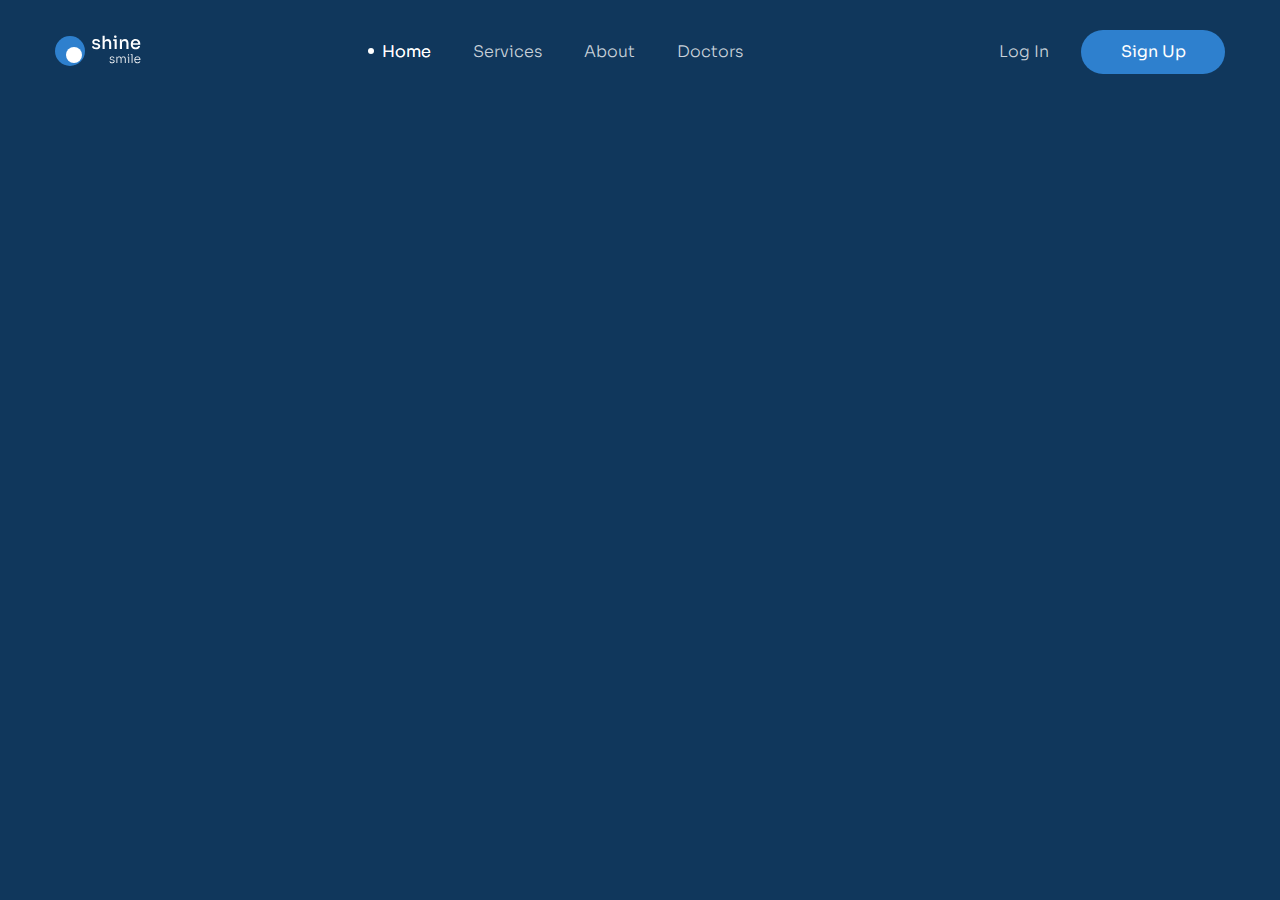
==== commit 85c38274: "2. responsive" ====
--- a/index.html
+++ b/index.html
@@ -57,7 +57,7 @@
         <a href="./"><img src="./assets/img/Logo.svg" alt="Shine Smile" class="logo header__logo"></a>
         <!-- nav -->
         <nav class="navbar">
-          <ul class="navbar__list">
+          <ul class="navbar__list" id="navbar__list--pc">
             <li class="navbar__item">
               <a href="#!" class="navbar__link navbar__link--active">Home</a>
             </li>
@@ -117,9 +117,32 @@
       </svg>
     </label>
     <!-- overlay -->
-    <label for="menu-checkbox" class="menu-overlay">
-
-    </label>
+    <label for="menu-checkbox" class="menu-overlay"></label>
+
+    <!-- menu content -->
+    <div class="menu-drawer">
+      <!-- menu top -->
+      <div class="menu-drawer__top">
+        <!-- logo -->
+        <a href="./"><img src="./assets/img/Logo.svg" alt="Shine Smile" class="logo"></a>
+        <!-- icon close menu -->
+        <label for="menu-checkbox">
+          <svg class="close__menu" xmlns="http://www.w3.org/2000/svg" viewBox="0 0 512 512">
+            <path fill="currentColor"
+              d="M256 48a208 208 0 1 1 0 416 208 208 0 1 1 0-416zm0 464A256 256 0 1 0 256 0a256 256 0 1 0 0 512zM175 175c-9.4 9.4-9.4 24.6 0 33.9l47 47-47 47c-9.4 9.4-9.4 24.6 0 33.9s24.6 9.4 33.9 0l47-47 47 47c9.4 9.4 24.6 9.4 33.9 0s9.4-24.6 0-33.9l-47-47 47-47c9.4-9.4 9.4-24.6 0-33.9s-24.6-9.4-33.9 0l-47 47-47-47c-9.4-9.4-24.6-9.4-33.9 0z" />
+          </svg>
+        </label>
+      </div>
+      <!-- nav mobile -->
+      <ul id="navbar__list--mobile"></ul>
+      <!-- sử dụng js để copy navbar -->
+      <script>
+        const navPC = document.querySelector("#navbar__list--pc");
+        const navMobile = document.querySelector("#navbar__list--mobile");
+        // sao chep
+        navMobile.innerHTML = navPC.innerHTML;
+      </script>
+    </div>
 
   </div>
 
--- a/assets/css/responsive.css
+++ b/assets/css/responsive.css
@@ -1,5 +1,8 @@
 /* PC */
 @media (min-width: 992px) {
+  .mobile-header {
+    display: none;
+  }
 }
 
 /* Table & Mobile */
@@ -40,10 +43,55 @@
     transition: 0.5s;
   }
 
-  /* Kiêm tra nếu checkbox được check thì hiện overlay */
+  /* 5. Kiêm tra nếu checkbox được check thì hiện overlay */
   .menu-checkbox:checked ~ .menu-overlay {
     opacity: 1;
     visibility: visible;
+  }
+
+  /* 6. code cho menu drawer */
+  .menu-drawer {
+    position: fixed;
+    background-color: #2e1919;
+    inset: 0 40% 0 0;
+    z-index: 2;
+    transform: translateX(-100%);
+    transition: 0.5s;
+  }
+
+  /* 7. Kiểm tra ngếu checkbox được check thì hiện menu */
+  .menu-checkbox:checked ~ .menu-drawer {
+    transform: translateX(0);
+  }
+
+  /* 8. Menu top */
+  .close__menu {
+    width: 24px;
+    color: #fff;
+  }
+
+  .menu-drawer__top {
+    display: flex;
+    justify-content: space-between;
+    align-items: center;
+  }
+
+  .navbar__list {
+    margin-top: 25px;
+    flex-direction: column;
+  }
+
+  #navbar__list--mobile {
+    margin-top: 25px;
+  }
+
+  .navbar__link {
+    display: block;
+    font-size: 2rem;
+  }
+
+  .navbar__link:hover {
+    background-color: #00ffff37;
   }
 }
 
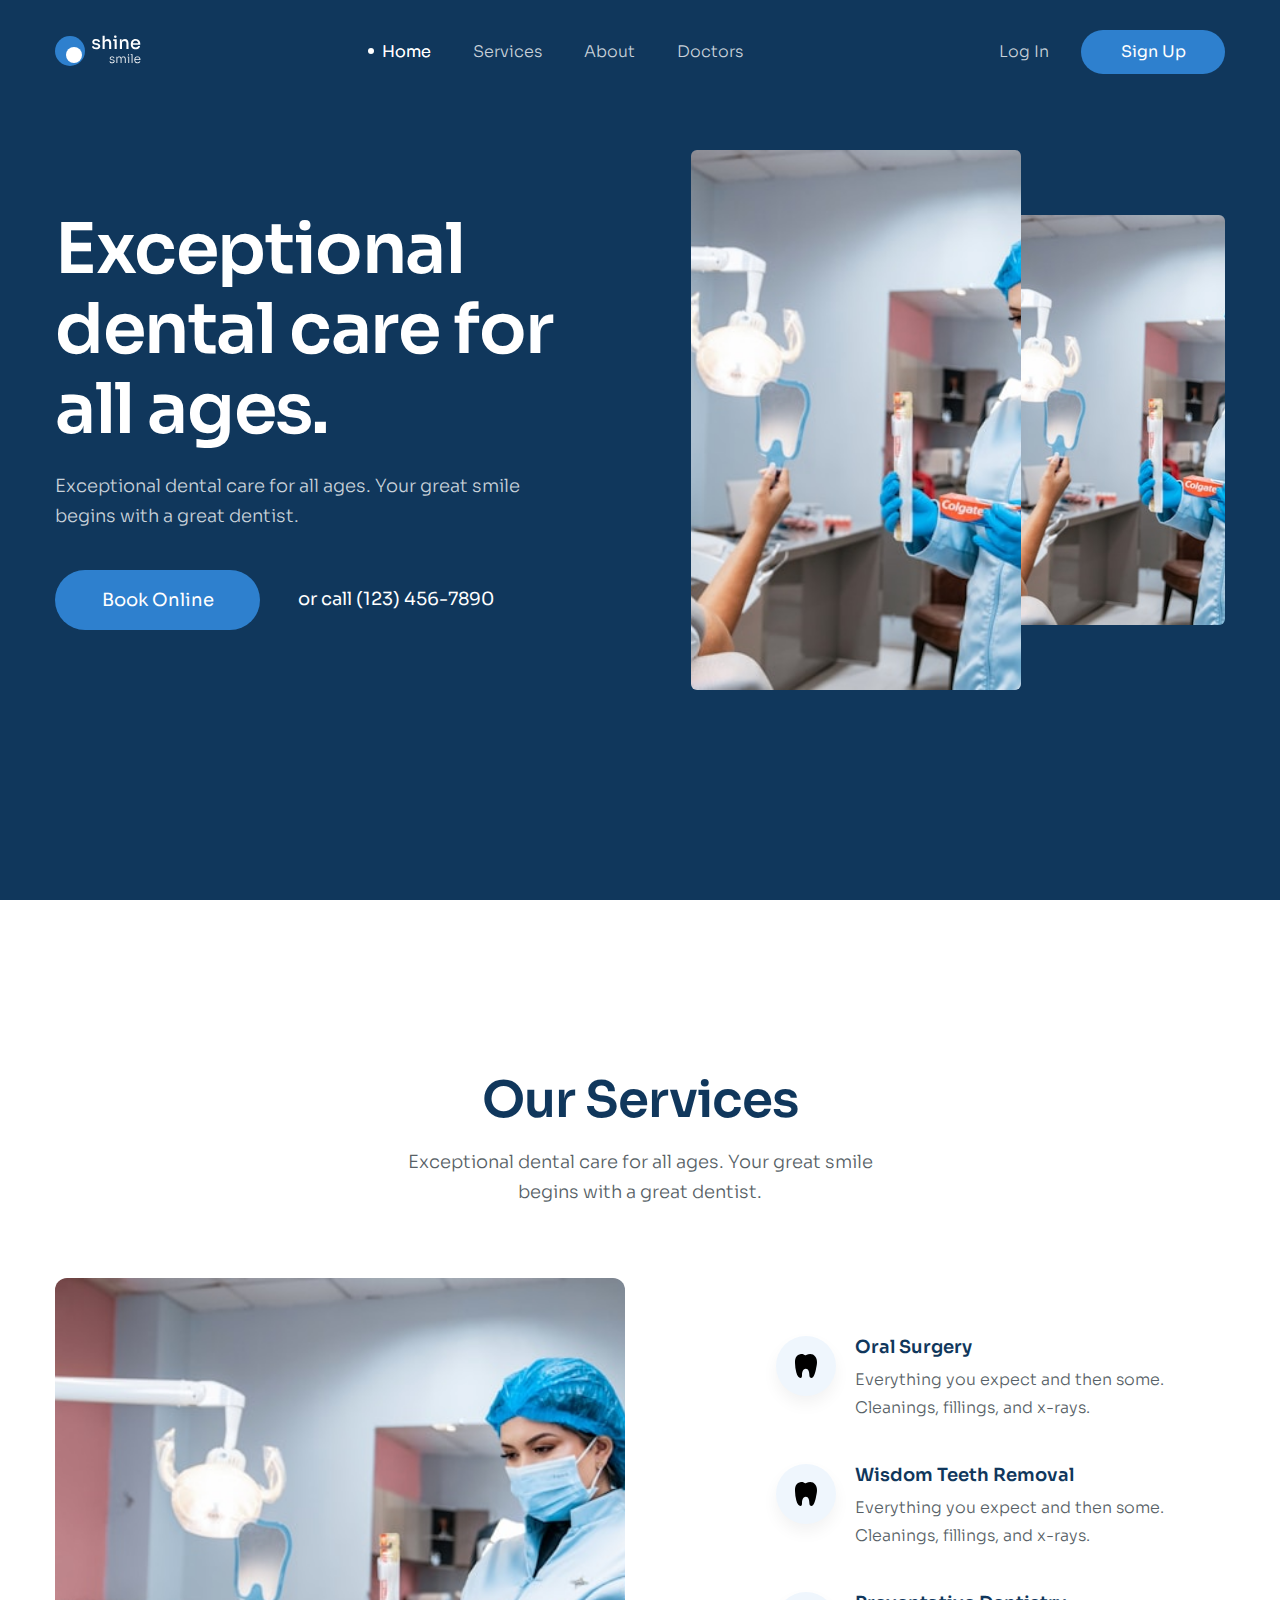
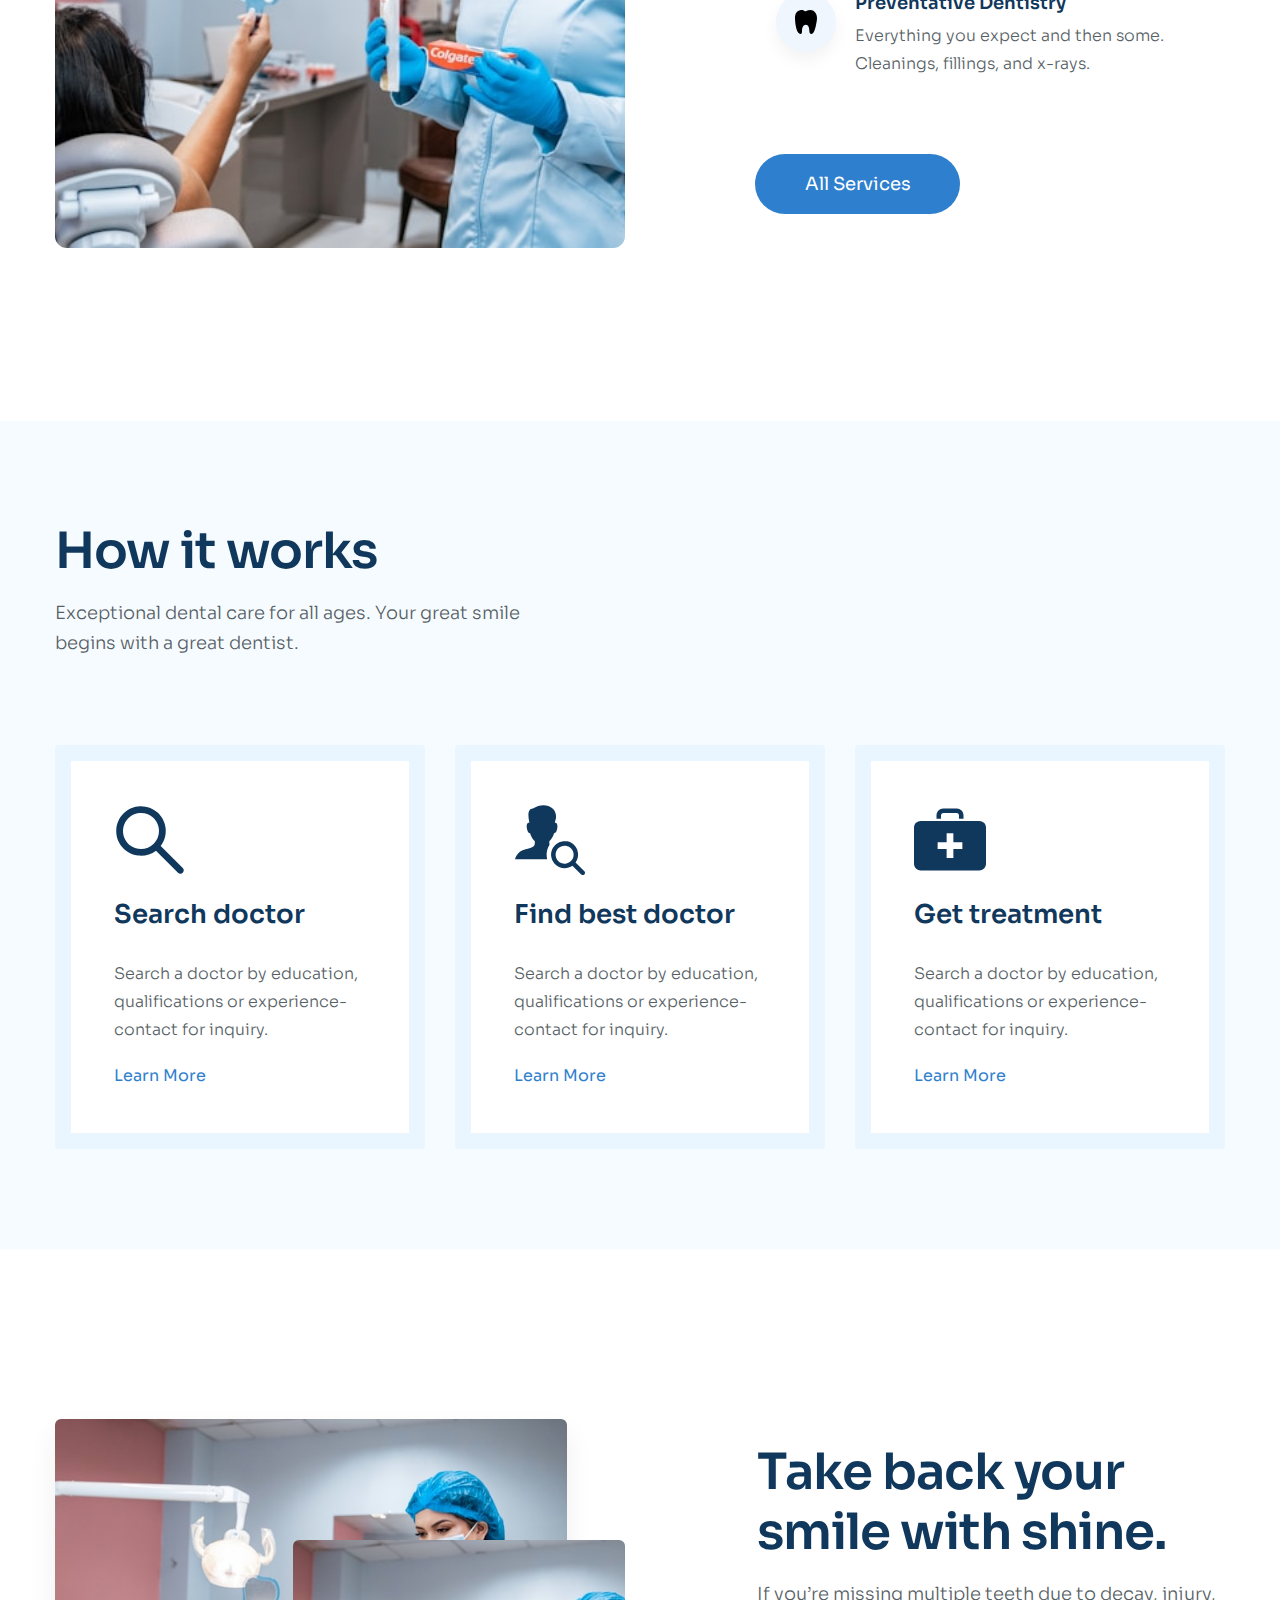
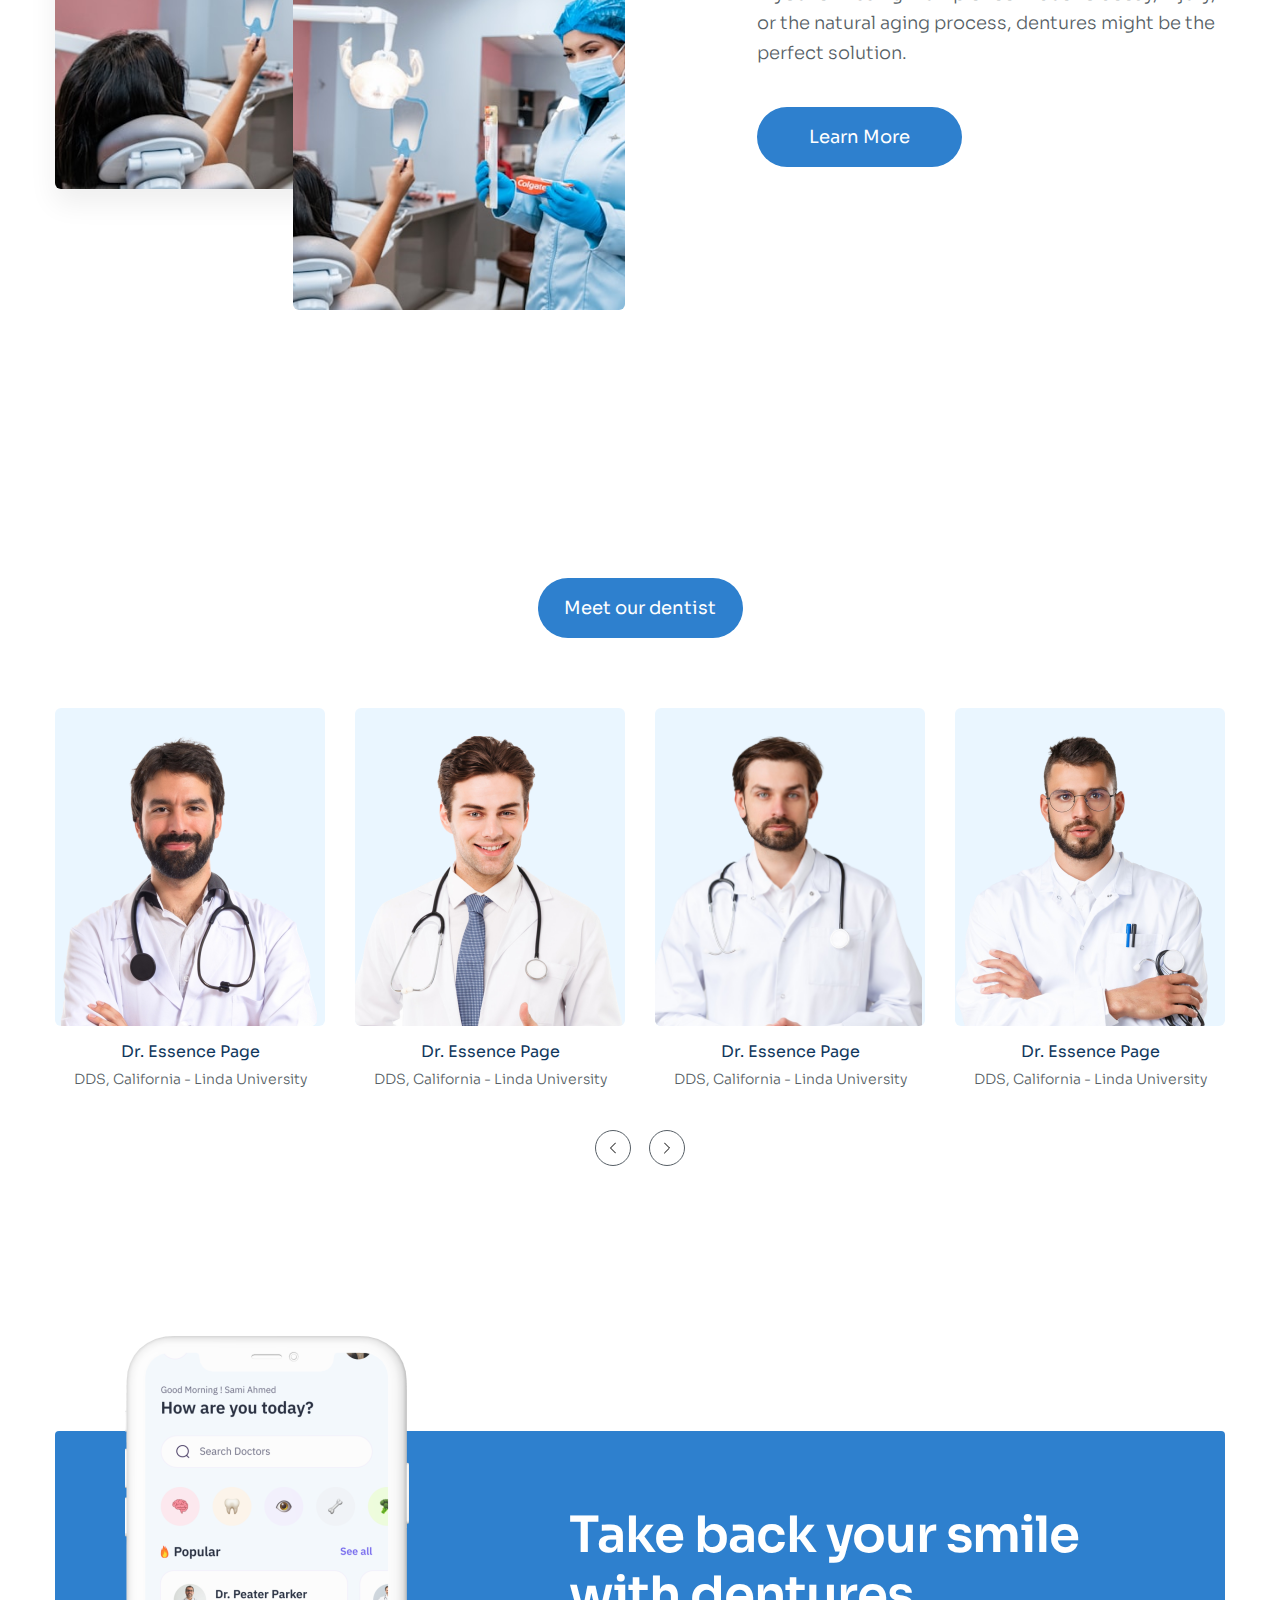
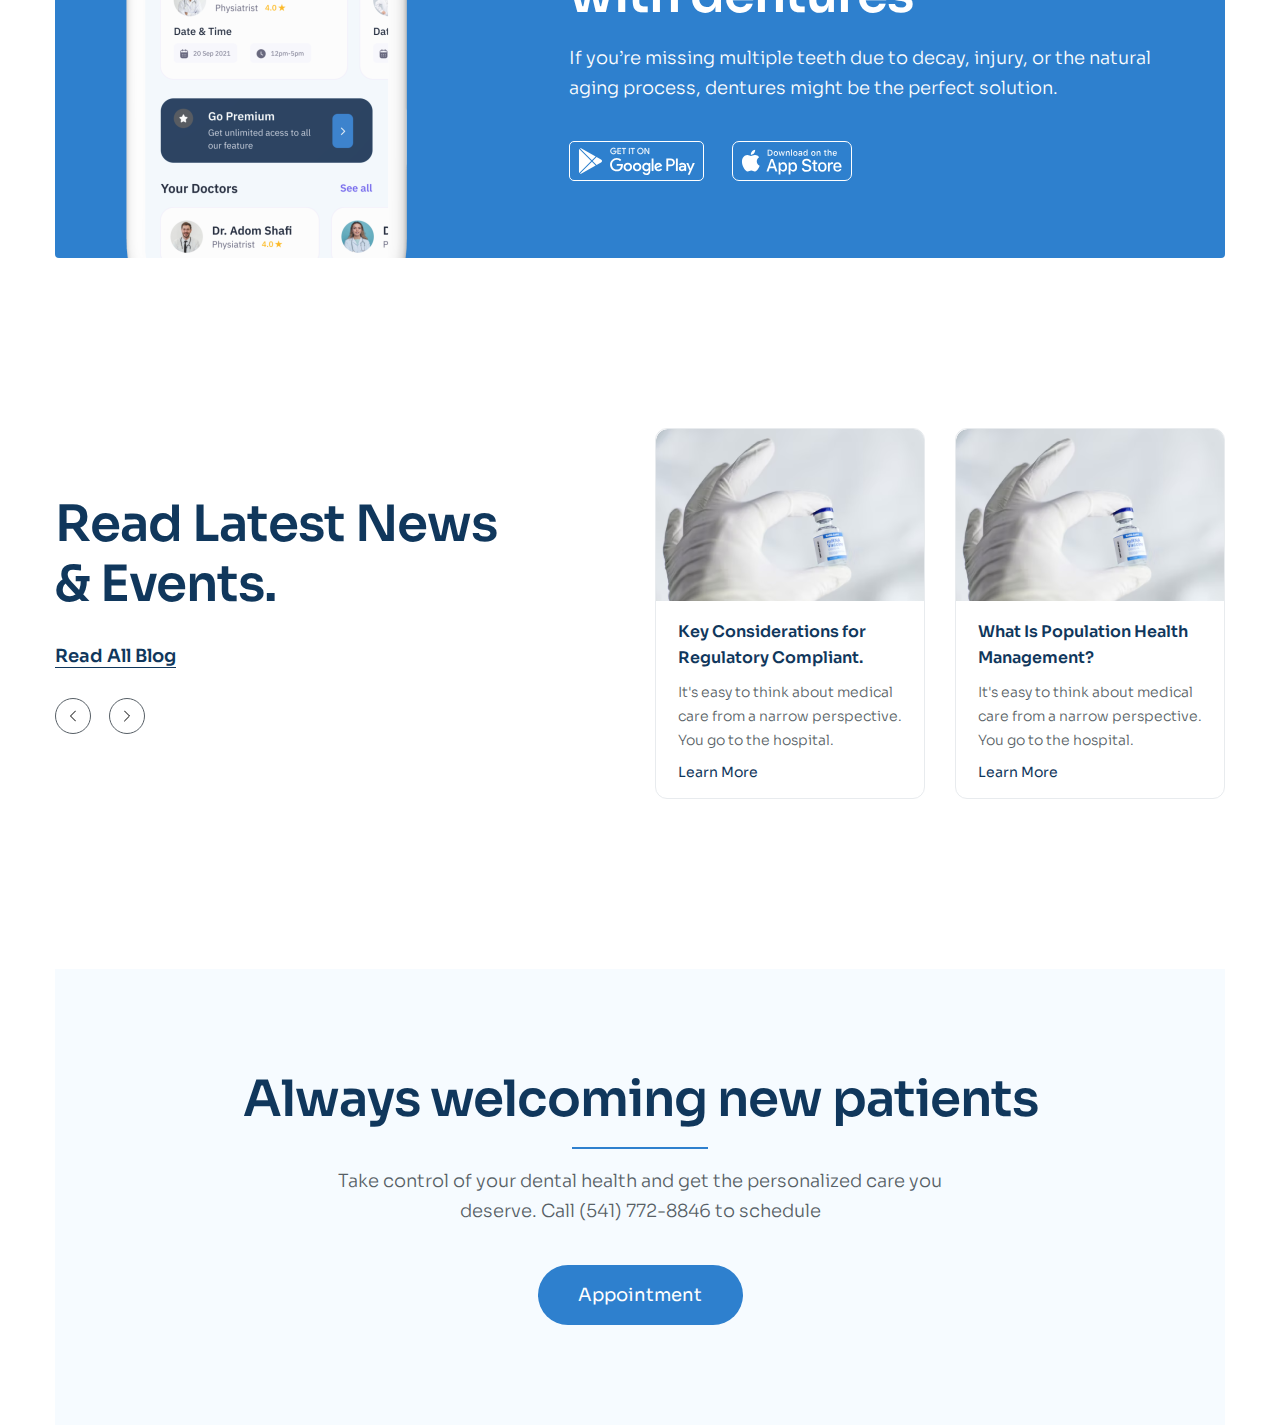
==== commit efb9d447: "3. responsive" ====
--- a/index.html
+++ b/index.html
@@ -110,10 +110,10 @@
     <!-- Tablet&Mobile Menu -->
     <input type="checkbox" name="menu-checkbox" id="menu-checkbox" class="menu-checkbox" hidden>
     <label for="menu-checkbox">
-      <svg class="menu-header__icon" xmlns="http://www.w3.org/2000/svg" viewBox="0 0 448 512">
+      <svg class="menu-header__icon" xmlns="http://www.w3.org/2000/svg"
+        viewBox="0 0 448 512"><!--!Font Awesome Free 6.6.0 by @fontawesome - https://fontawesome.com License - https://fontawesome.com/license/free Copyright 2024 Fonticons, Inc.-->
         <path fill="currentColor"
-          d="M0 96C0 78.3 14.3 64 32 64H416c17.7 0 32 14.3 32 32s-14.3 32-32 32H32C14.3 128 0 113.7 0 96zM0 256c0-17.7 14.3-32 32-32H416c17.7 0 32 14.3 32 32s-14.3 32-32 32H32c-17.7 0-32-14.3-32-32zM448 416c0 17.7-14.3 32-32 32H32c-17.7 0-32-14.3-32-32s14.3-32 32H416c17.7 0 32 14.3 32 32z" />
-        <path>
+          d="M0 96C0 78.3 14.3 64 32 64l384 0c17.7 0 32 14.3 32 32s-14.3 32-32 32L32 128C14.3 128 0 113.7 0 96zM0 256c0-17.7 14.3-32 32-32l384 0c17.7 0 32 14.3 32 32s-14.3 32-32 32L32 288c-17.7 0-32-14.3-32-32zM448 416c0 17.7-14.3 32-32 32L32 448c-17.7 0-32-14.3-32-32s14.3-32 32-32l384 0c17.7 0 32 14.3 32 32z" />
       </svg>
     </label>
     <!-- overlay -->
--- a/assets/css/responsive.css
+++ b/assets/css/responsive.css
@@ -18,7 +18,7 @@
   }
   .header__logo {
     position: absolute;
-    left: 40%;
+    left: 50%;
     translate: 50% 50%;
   }
 
@@ -93,6 +93,47 @@
   .navbar__link:hover {
     background-color: #00ffff37;
   }
+
+  /* Code khối hero */
+  .hero {
+    flex-direction: column;
+    gap: 50px;
+  }
+
+  .hero__content {
+    order: 2;
+  }
+  .hero__media {
+    order: 1;
+  }
+
+  .hero__content {
+    width: 80%;
+    text-align: center;
+    margin: 22px auto;
+  }
+
+  .hero__row {
+    justify-content: center;
+  }
+
+  .service__row {
+    flex-direction: column;
+    row-gap: 20px;
+  }
+
+  .service__img {
+    width: 100%;
+  }
+
+  .service__list {
+    text-align: center;
+  }
+
+  .service-item {
+    width: 90%;
+    text-align: start;
+  }
 }
 
 /* Tablet */
@@ -104,8 +145,6 @@
 }
 
 /* Tạm ẩn phần không liên quan */
-.hero,
-.footer,
-main {
+.footer {
   display: none;
 }
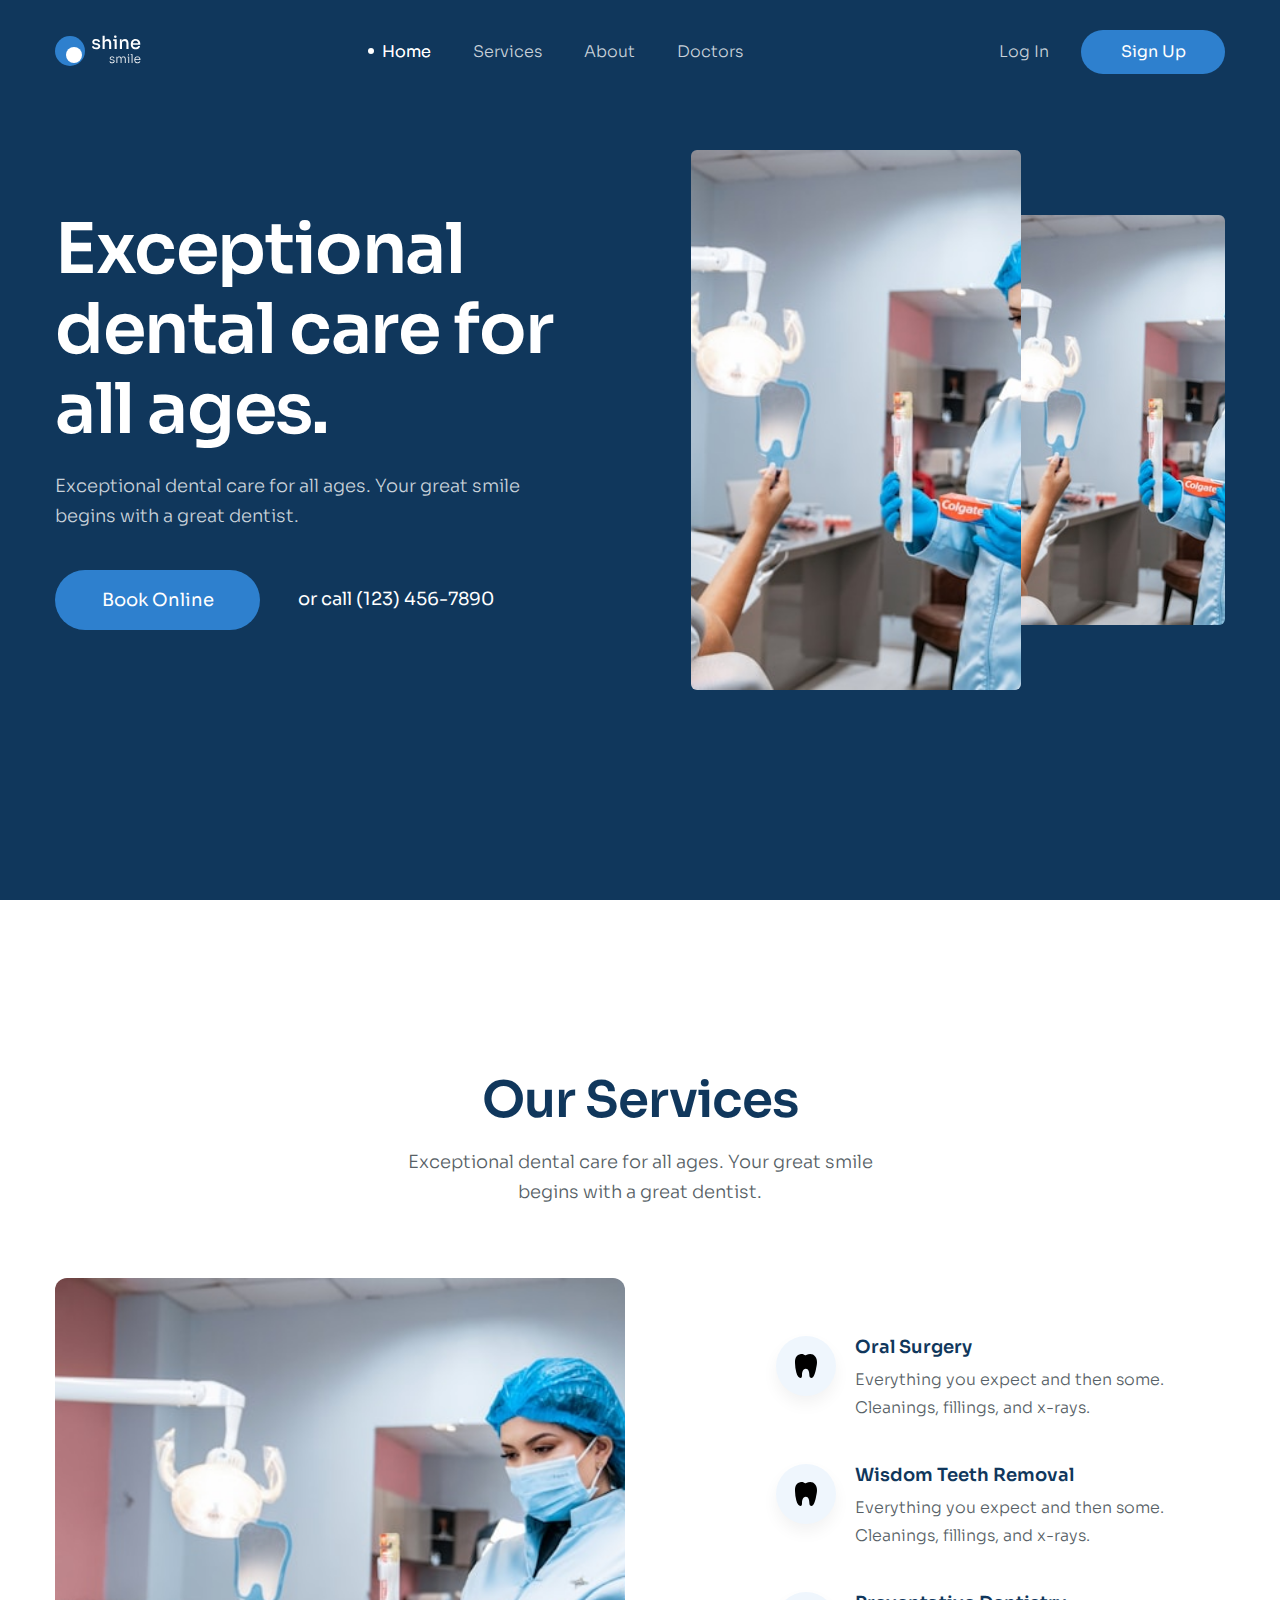
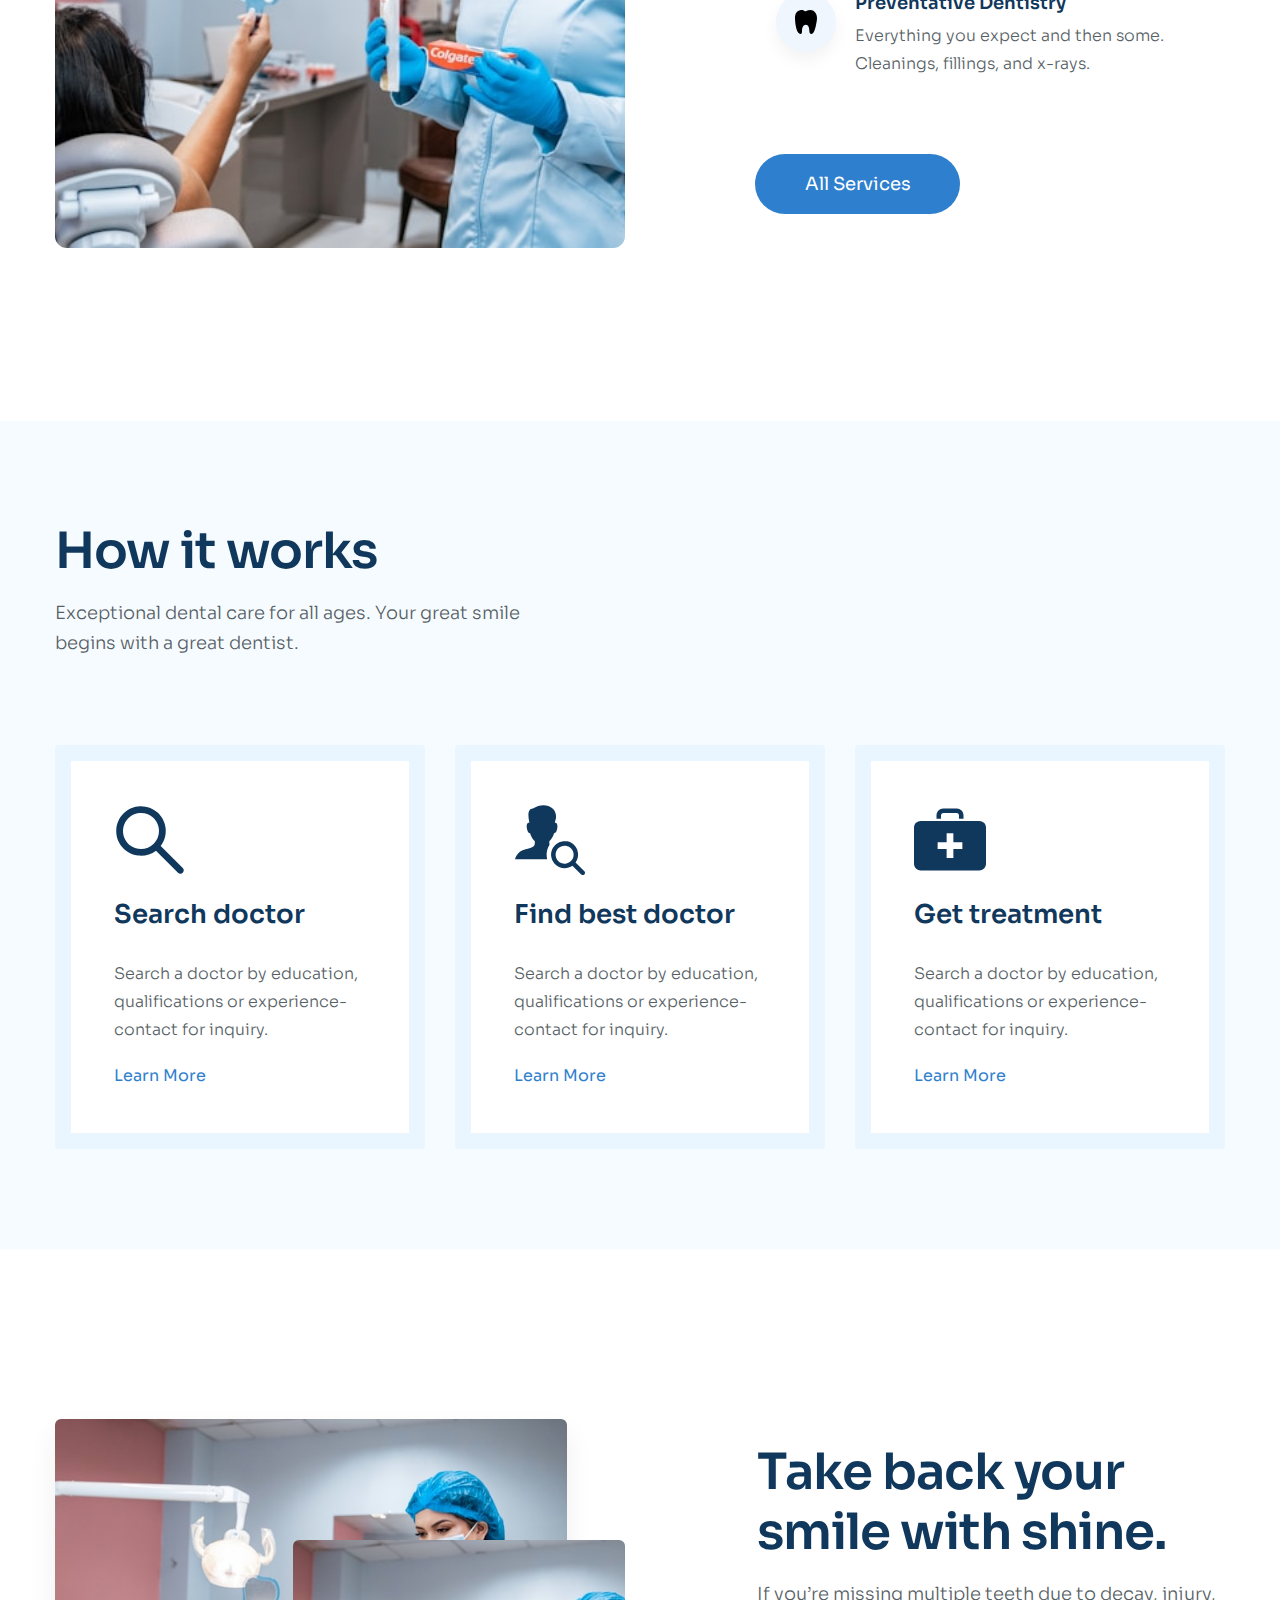
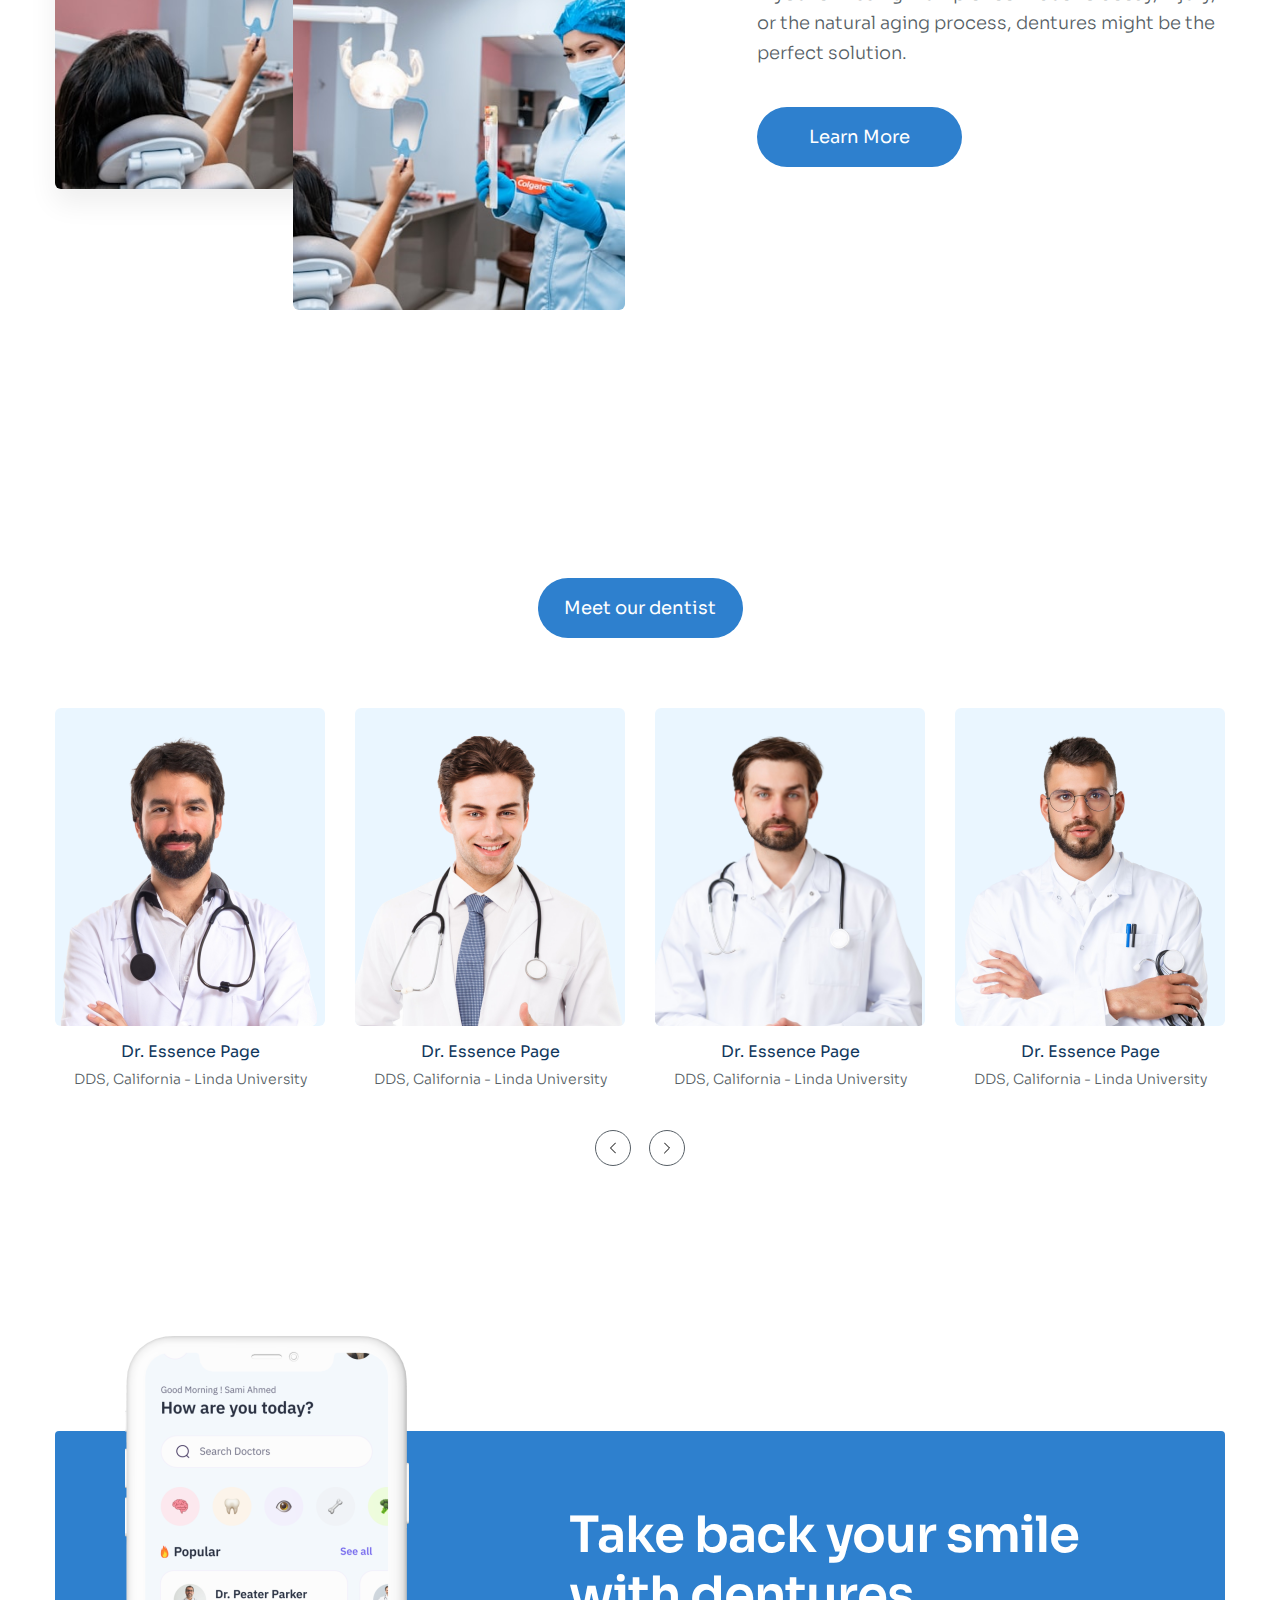
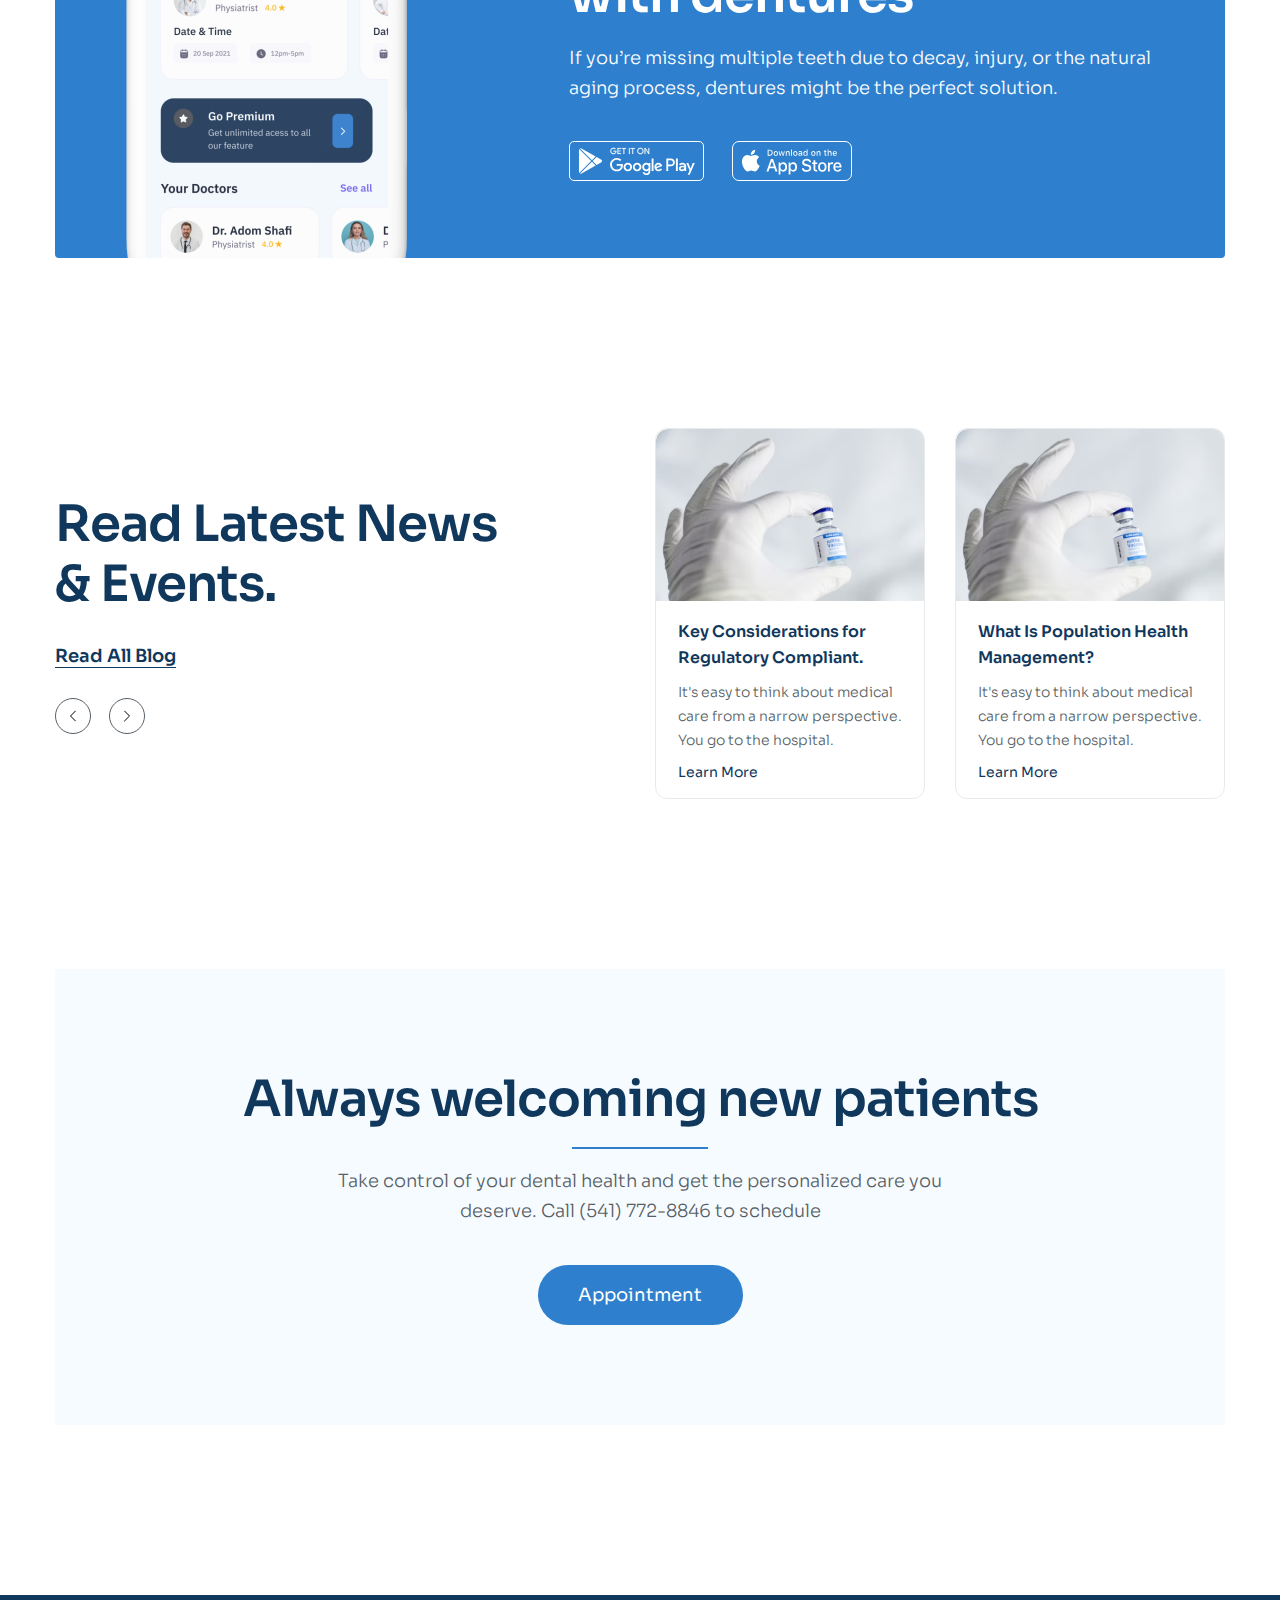
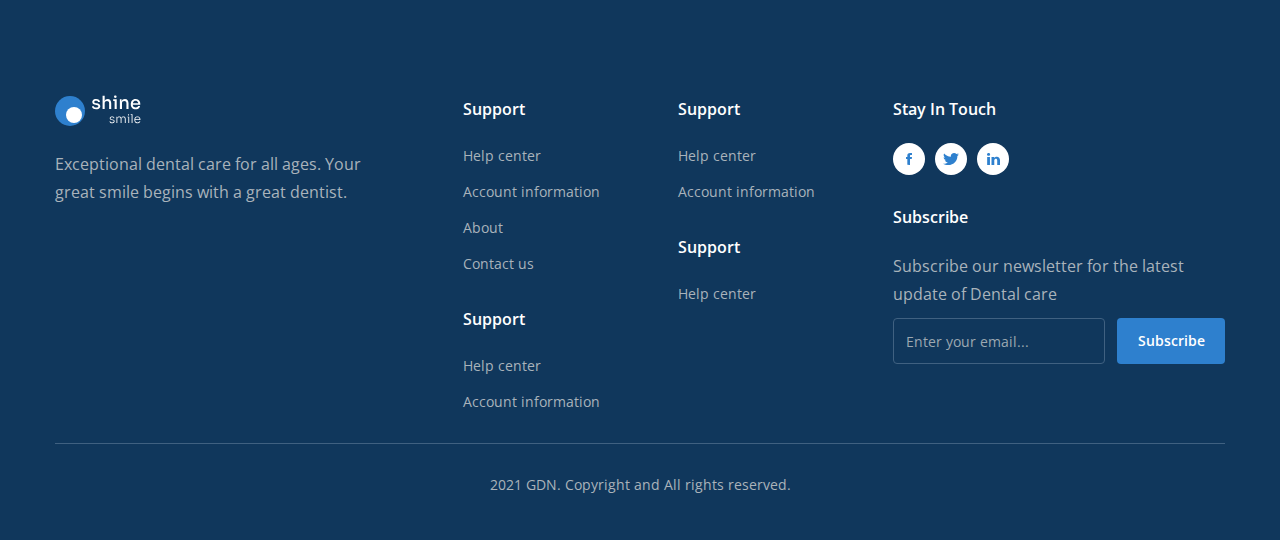
==== commit 153bf4f0: "5. responsive" ====
--- a/index.html
+++ b/index.html
@@ -479,7 +479,7 @@
       <div class="footer__top">
 
         <!-- column 1 -->
-        <div class="footer__column">
+        <div class="footer__column footer-hidden-tablet">
           <!-- logo -->
           <a href="./"><img src="./assets/img/Logo.svg" alt="Shine Smile" class="logo"></a>
           <p class="footer__desc">Exceptional dental care for all ages. Your great smile begins with a great dentist.
--- a/assets/css/responsive.css
+++ b/assets/css/responsive.css
@@ -134,17 +134,94 @@
     width: 90%;
     text-align: start;
   }
+
+  /* Work list */
+  .work__list {
+    grid-template-columns: 1fr;
+    row-gap: 30px;
+  }
+
+  /* About */
+  .about-row {
+    flex-direction: column;
+    row-gap: 30px;
+  }
+
+  .about__media {
+    width: 100%;
+  }
+
+  /* Ẩn ảnh small */
+  .about__img--small {
+    display: none;
+  }
+
+  .about__img--big {
+    width: 100%;
+    border-radius: 25px;
+    margin: 25px auto;
+  }
+
+  .about-content {
+    text-align: center;
+    width: 90%;
+  }
+
+  /* Team list */
+  .team__list {
+    grid-template-columns: repeat(2, 1fr);
+    row-gap: 30px;
+  }
+
+  .team-item__thumb {
+    margin: 0 auto;
+  }
+
+  /* Install */
+  .install__img {
+    display: none;
+  }
+
+  .install__content {
+    width: 90%;
+    margin: 0 auto;
+  }
+
+  /* Blog */
+  .blog__inner {
+    flex-direction: column;
+    row-gap: 30px;
+  }
+
+  .blog__list {
+    order: 1;
+  }
+
+  .blog__content {
+    order: 2;
+    width: 90%;
+    display: flex;
+    flex-direction: column;
+    align-items: center;
+  }
+
+  .blog__heading {
+    max-width: 90%;
+  }
 }
 
 /* Tablet */
 @media (min-width: 768px) and (max-width: 991.98px) {
+  /* Footer */
+  .footer-hidden-tablet {
+    display: none;
+  }
+
+  .footer__top {
+    grid-template-columns: 0.5fr 0.5fr 1fr;
+  }
 }
 
 /* Mobile */
 @media (max-width: 767.98px) {
 }
-
-/* Tạm ẩn phần không liên quan */
-.footer {
-  display: none;
-}
